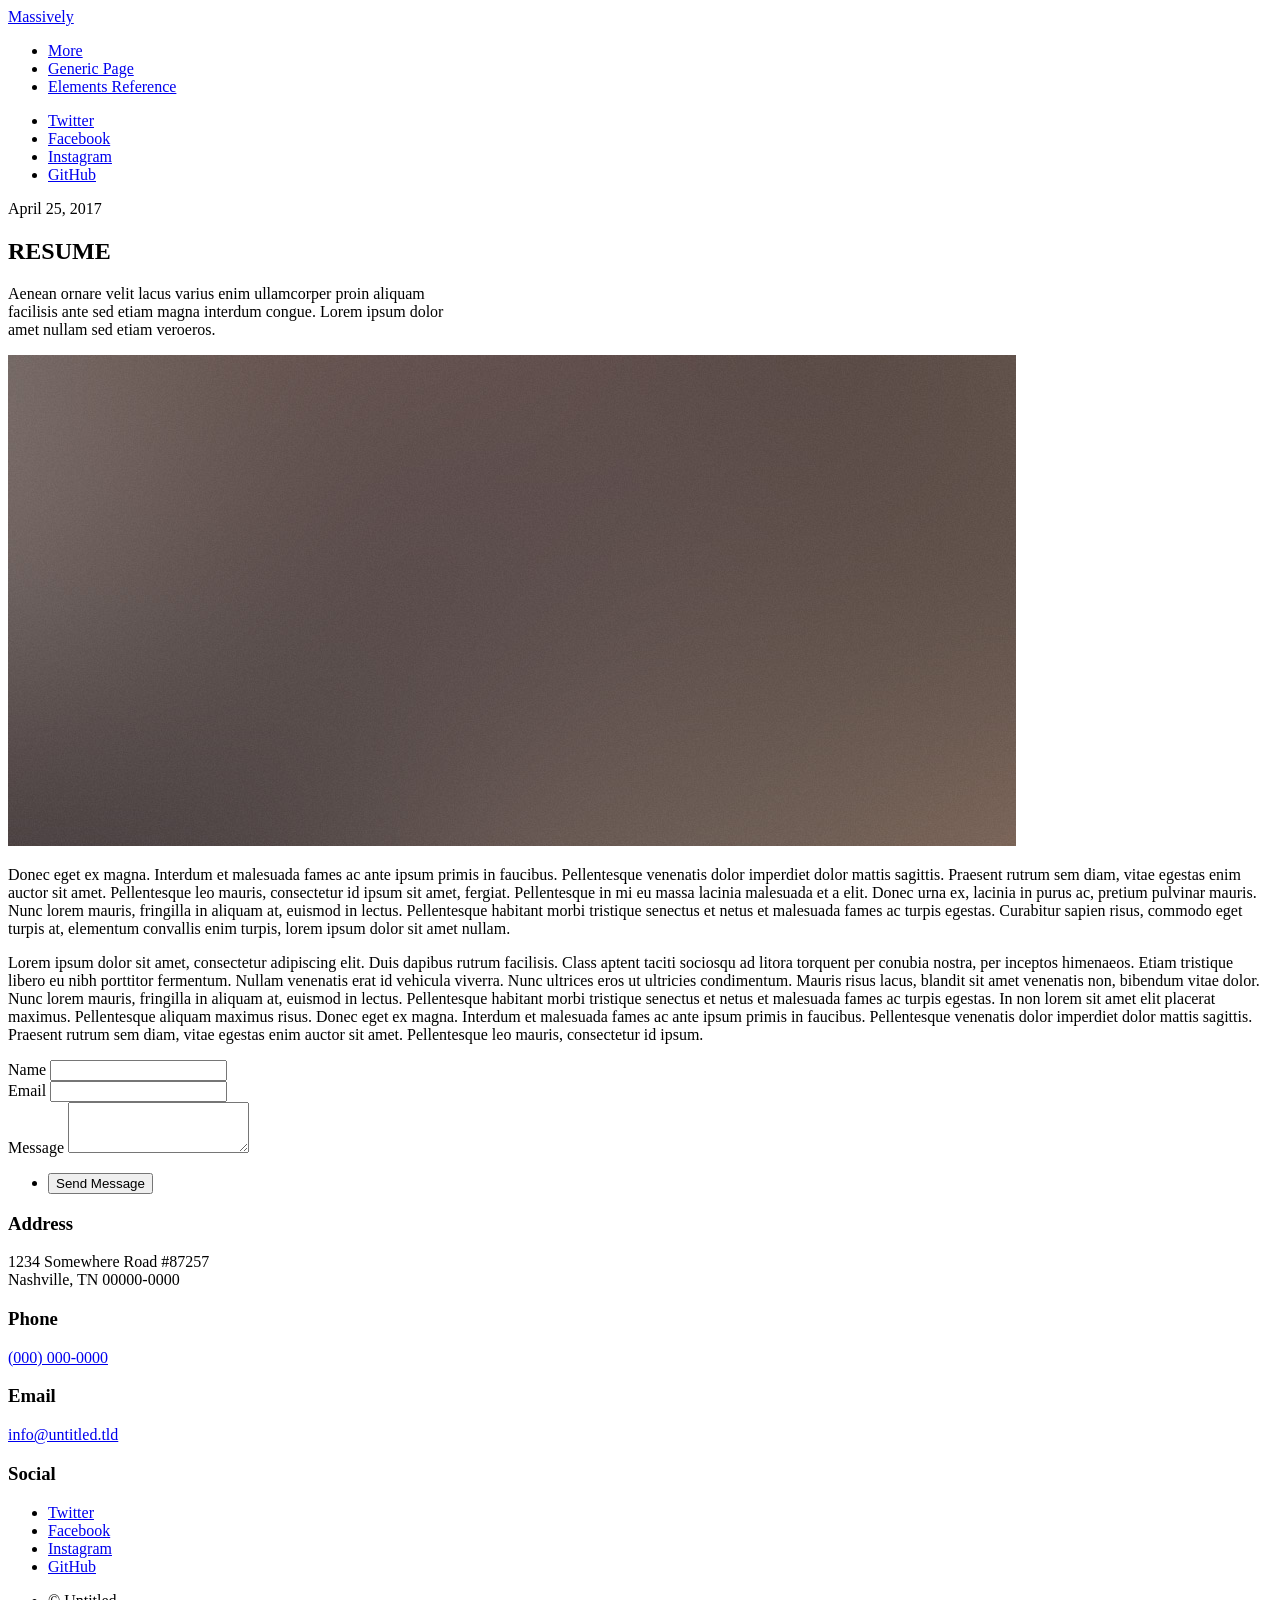
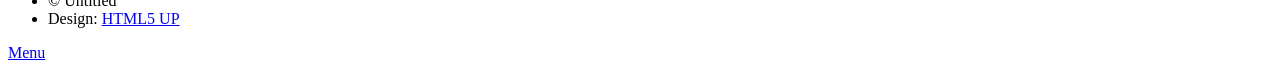
==== generic.html @ 49cdfb20 "Initial portfolio commit" ====
<!DOCTYPE HTML>
<!--
	Massively by HTML5 UP
	html5up.net | @ajlkn
	Free for personal and commercial use under the CCA 3.0 license (html5up.net/license)
-->
<html>
	<head>
		<title>Generic Page - Massively by HTML5 UP</title>
		<meta charset="utf-8" />
		<meta name="viewport" content="width=device-width, initial-scale=1, user-scalable=no" />
		<link rel="stylesheet" href="assets/css/main.css" />
		<noscript><link rel="stylesheet" href="assets/css/noscript.css" /></noscript>
	</head>
	<body class="is-preload">

		<!-- Wrapper -->
			<div id="wrapper">

				<!-- Header -->
					<header id="header">
						<a href="index.html" class="logo">Massively</a>
					</header>

				<!-- Nav -->
					<nav id="nav">
						<ul class="links">
							<li><a href="index.html">More</a></li>
							<li class="active"><a href="generic.html">Generic Page</a></li>
							<li><a href="elements.html">Elements Reference</a></li>
						</ul>
						<ul class="icons">
							<li><a href="#" class="icon brands fa-twitter"><span class="label">Twitter</span></a></li>
							<li><a href="#" class="icon brands fa-facebook-f"><span class="label">Facebook</span></a></li>
							<li><a href="#" class="icon brands fa-instagram"><span class="label">Instagram</span></a></li>
							<li><a href="#" class="icon brands fa-github"><span class="label">GitHub</span></a></li>
						</ul>
					</nav>

				<!-- Main -->
					<div id="main">

						<!-- Post -->
							<section class="post">
								<header class="major">
									<span class="date">April 25, 2017</span>
									<h1>RESUME</h1>
									<p>Aenean ornare velit lacus varius enim ullamcorper proin aliquam<br />
									facilisis ante sed etiam magna interdum congue. Lorem ipsum dolor<br />
									amet nullam sed etiam veroeros.</p>
								</header>
								<div class="image main"><img src="images/pic01.jpg" alt="" /></div>
								<p>Donec eget ex magna. Interdum et malesuada fames ac ante ipsum primis in faucibus. Pellentesque venenatis dolor imperdiet dolor mattis sagittis. Praesent rutrum sem diam, vitae egestas enim auctor sit amet. Pellentesque leo mauris, consectetur id ipsum sit amet, fergiat. Pellentesque in mi eu massa lacinia malesuada et a elit. Donec urna ex, lacinia in purus ac, pretium pulvinar mauris. Nunc lorem mauris, fringilla in aliquam at, euismod in lectus. Pellentesque habitant morbi tristique senectus et netus et malesuada fames ac turpis egestas. Curabitur sapien risus, commodo eget turpis at, elementum convallis enim turpis, lorem ipsum dolor sit amet nullam.</p>
								<p>Lorem ipsum dolor sit amet, consectetur adipiscing elit. Duis dapibus rutrum facilisis. Class aptent taciti sociosqu ad litora torquent per conubia nostra, per inceptos himenaeos. Etiam tristique libero eu nibh porttitor fermentum. Nullam venenatis erat id vehicula viverra. Nunc ultrices eros ut ultricies condimentum. Mauris risus lacus, blandit sit amet venenatis non, bibendum vitae dolor. Nunc lorem mauris, fringilla in aliquam at, euismod in lectus. Pellentesque habitant morbi tristique senectus et netus et malesuada fames ac turpis egestas. In non lorem sit amet elit placerat maximus. Pellentesque aliquam maximus risus. Donec eget ex magna. Interdum et malesuada fames ac ante ipsum primis in faucibus. Pellentesque venenatis dolor imperdiet dolor mattis sagittis. Praesent rutrum sem diam, vitae egestas enim auctor sit amet. Pellentesque leo mauris, consectetur id ipsum.</p>
							</section>

					</div>

				<!-- Footer -->
					<footer id="footer">
						<section>
							<form method="post" action="#">
								<div class="fields">
									<div class="field">
										<label for="name">Name</label>
										<input type="text" name="name" id="name" />
									</div>
									<div class="field">
										<label for="email">Email</label>
										<input type="text" name="email" id="email" />
									</div>
									<div class="field">
										<label for="message">Message</label>
										<textarea name="message" id="message" rows="3"></textarea>
									</div>
								</div>
								<ul class="actions">
									<li><input type="submit" value="Send Message" /></li>
								</ul>
							</form>
						</section>
						<section class="split contact">
							<section class="alt">
								<h3>Address</h3>
								<p>1234 Somewhere Road #87257<br />
								Nashville, TN 00000-0000</p>
							</section>
							<section>
								<h3>Phone</h3>
								<p><a href="#">(000) 000-0000</a></p>
							</section>
							<section>
								<h3>Email</h3>
								<p><a href="#">info@untitled.tld</a></p>
							</section>
							<section>
								<h3>Social</h3>
								<ul class="icons alt">
									<li><a href="#" class="icon brands alt fa-twitter"><span class="label">Twitter</span></a></li>
									<li><a href="#" class="icon brands alt fa-facebook-f"><span class="label">Facebook</span></a></li>
									<li><a href="#" class="icon brands alt fa-instagram"><span class="label">Instagram</span></a></li>
									<li><a href="#" class="icon brands alt fa-github"><span class="label">GitHub</span></a></li>
								</ul>
							</section>
						</section>
					</footer>

				<!-- Copyright -->
					<div id="copyright">
						<ul><li>&copy; Untitled</li><li>Design: <a href="https://html5up.net">HTML5 UP</a></li></ul>
					</div>

			</div>

		<!-- Scripts -->
			<script src="assets/js/jquery.min.js"></script>
			<script src="assets/js/jquery.scrollex.min.js"></script>
			<script src="assets/js/jquery.scrolly.min.js"></script>
			<script src="assets/js/browser.min.js"></script>
			<script src="assets/js/breakpoints.min.js"></script>
			<script src="assets/js/util.js"></script>
			<script src="assets/js/main.js"></script>

	</body>
</html>
---- assets/css/main.css ----
@import url(fontawesome-all.min.css);
@import url("https://fonts.googleapis.com/css?family=Merriweather:300,700,300italic,700italic|Source+Sans+Pro:900");

/*
	Massively by HTML5 UP
	html5up.net | @ajlkn
	Free for personal and commercial use under the CCA 3.0 license (html5up.net/license)
*/

html, body, div, span, applet, object,
iframe, h1, h2, h3, h4, h5, h6, p, blockquote,
pre, a, abbr, acronym, address, big, cite,
code, del, dfn, em, img, ins, kbd, q, s, samp,
small, strike, strong, sub, sup, tt, var, b,
u, i, center, dl, dt, dd, ol, ul, li, fieldset,
form, label, legend, table, caption, tbody,
tfoot, thead, tr, th, td, article, aside,
canvas, details, embed, figure, figcaption,
footer, header, hgroup, menu, nav, output, ruby,
section, summary, time, mark, audio, video {
	margin: 0;
	padding: 0;
	border: 0;
	font-size: 100%;
	font: inherit;
	vertical-align: baseline;}

article, aside, details, figcaption, figure,
footer, header, hgroup, menu, nav, section {
	display: block;}

body {
	line-height: 1;
}

ol, ul {
	list-style: none;
}

blockquote, q {
	quotes: none;
}

	blockquote:before, blockquote:after, q:before, q:after {
		content: '';
		content: none;
	}

table {
	border-collapse: collapse;
	border-spacing: 0;
}

body {
	-webkit-text-size-adjust: none;
}

mark {
	background-color: transparent;
	color: inherit;
}

input::-moz-focus-inner {
	border: 0;
	padding: 0;
}

input, select, textarea {
	-moz-appearance: none;
	-webkit-appearance: none;
	-ms-appearance: none;
	appearance: none;
}

/* Basic */

	@-ms-viewport {
		width: device-width;
	}

	body {
		-ms-overflow-style: scrollbar;
	}

	@media screen and (max-width: 480px) {

		html, body {
			min-width: 320px;
		}

	}

	html {
		box-sizing: border-box;
	}

	*, *:before, *:after {
		box-sizing: inherit;
	}

	body {
		background-color: #1e252d;
	}

		body.is-preload *, body.is-preload *:before, body.is-preload *:after {
			-moz-animation: none !important;
			-webkit-animation: none !important;
			-ms-animation: none !important;
			animation: none !important;
			-moz-transition: none !important;
			-webkit-transition: none !important;
			-ms-transition: none !important;
			transition: none !important;
		}

/* Type */

	html {
		font-size: 16pt;
	}

		@media screen and (max-width: 1680px) {

			html {
				font-size: 12pt;
			}

		}

		@media screen and (max-width: 1280px) {

			html {
				font-size: 11pt;
			}

		}

		@media screen and (max-width: 360px) {

			html {
				font-size: 10pt;
			}

		}

	body {
		color: #212931;
	}

	body, input, select, textarea {
		font-family: "Merriweather", Georgia, serif;
		font-weight: 300;
		font-size: 1rem;
		line-height: 2.375;
	}

	a {
		-moz-transition: color 0.2s ease-in-out, background-color 0.2s ease-in-out, border-color 0.2s ease-in-out, box-shadow 0.2s ease-in-out;
		-webkit-transition: color 0.2s ease-in-out, background-color 0.2s ease-in-out, border-color 0.2s ease-in-out, box-shadow 0.2s ease-in-out;
		-ms-transition: color 0.2s ease-in-out, background-color 0.2s ease-in-out, border-color 0.2s ease-in-out, box-shadow 0.2s ease-in-out;
		transition: color 0.2s ease-in-out, background-color 0.2s ease-in-out, border-color 0.2s ease-in-out, box-shadow 0.2s ease-in-out;
		border-bottom: dotted 1px;
		text-decoration: none;
	}

		a:hover {
			border-bottom-color: transparent;
		}

	strong, b {
		font-weight: 600;
	}

	em, i {
		font-style: italic;
	}

	p {
		text-align: justify;
		margin: 0 0 2rem 0;
	}

	h1, h2, h3, h4, h5, h6 {
		font-family: "Source Sans Pro", Helvetica, sans-serif;
		font-weight: 900;
		line-height: 1.5;
		letter-spacing: 0.075em;
		text-transform: uppercase;
		margin: 0 0 1rem 0;
	}

		h1 a, h2 a, h3 a, h4 a, h5 a, h6 a {
			border-bottom: 0;
			color: inherit;
			text-decoration: none;
		}

	h1 {
		font-size: 4rem;
		line-height: 1.1;
		margin: 0 0 2rem 0;
	}

	h2 {
		font-size: 1.75rem;
		line-height: 1.3;
		margin: 0 0 1.5rem 0;
	}

	h3 {
		font-size: 1.25rem;
		margin: 0 0 1.5rem 0;
	}

	h4 {
		font-size: 1rem;
	}

	h5 {
		font-size: 0.9rem;
	}

	h6 {
		font-size: 0.8rem;
	}

	sub {
		font-size: 0.8rem;
		position: relative;
		top: 0.5rem;
	}

	sup {
		font-size: 0.8rem;
		position: relative;
		top: -0.5rem;
	}

	blockquote {
		border-left: solid 4px;
		font-style: italic;
		margin: 0 0 2rem 0;
		padding: 0.5rem 0 0.5rem 2rem;
	}

	code {
		border: solid 2px;
		font-family: "Courier New", monospace;
		font-size: 0.9rem;
		margin: 0 0.25rem;
		padding: 0.25rem 0.65rem;
	}

	pre {
		-webkit-overflow-scrolling: touch;
		font-family: "Courier New", monospace;
		font-size: 0.9rem;
		margin: 0 0 2rem 0;
	}

		pre code {
			display: block;
			line-height: 1.75;
			padding: 1rem 1.5rem;
			overflow-x: auto;
		}

	hr {
		border: 0;
		border-bottom: solid 2px;
		margin: 3rem 0;
	}

		hr.major {
			margin: 5rem 0;
		}

	.align-left {
		text-align: left;
	}

	.align-center {
		text-align: center;
	}

	.align-right {
		text-align: right;
	}

	input, select, textarea {
		color: #212931;
	}

	a {
		color: #212931;
		border-bottom-color: rgba(33, 41, 49, 0.5);
	}

		a:hover {
			border-bottom-color: transparent;
			color: #18bfef !important;
		}

	strong, b {
		color: #212931;
	}

	h1, h2, h3, h4, h5, h6 {
		color: #212931;
	}

	blockquote {
		border-left-color: #eeeeee;
	}

	code {
		background: rgba(220, 220, 220, 0.25);
		border-color: #eeeeee;
	}

	hr {
		border-bottom-color: #eeeeee;
	}

/* Row */

	.row {
		display: flex;
		flex-wrap: wrap;
		box-sizing: border-box;
		align-items: stretch;
	}

		.row > * {
			box-sizing: border-box;
		}

		.row.gtr-uniform > * > :last-child {
			margin-bottom: 0;
		}

		.row.aln-left {
			justify-content: flex-start;
		}

		.row.aln-center {
			justify-content: center;
		}

		.row.aln-right {
			justify-content: flex-end;
		}

		.row.aln-top {
			align-items: flex-start;
		}

		.row.aln-middle {
			align-items: center;
		}

		.row.aln-bottom {
			align-items: flex-end;
		}

		.row > .imp {
			order: -1;
		}

		.row > .col-1 {
			width: 8.33333%;
		}

		.row > .off-1 {
			margin-left: 8.33333%;
		}

		.row > .col-2 {
			width: 16.66667%;
		}

		.row > .off-2 {
			margin-left: 16.66667%;
		}

		.row > .col-3 {
			width: 25%;
		}

		.row > .off-3 {
			margin-left: 25%;
		}

		.row > .col-4 {
			width: 33.33333%;
		}

		.row > .off-4 {
			margin-left: 33.33333%;
		}

		.row > .col-5 {
			width: 41.66667%;
		}

		.row > .off-5 {
			margin-left: 41.66667%;
		}

		.row > .col-6 {
			width: 50%;
		}

		.row > .off-6 {
			margin-left: 50%;
		}

		.row > .col-7 {
			width: 58.33333%;
		}

		.row > .off-7 {
			margin-left: 58.33333%;
		}

		.row > .col-8 {
			width: 66.66667%;
		}

		.row > .off-8 {
			margin-left: 66.66667%;
		}

		.row > .col-9 {
			width: 75%;
		}

		.row > .off-9 {
			margin-left: 75%;
		}

		.row > .col-10 {
			width: 83.33333%;
		}

		.row > .off-10 {
			margin-left: 83.33333%;
		}

		.row > .col-11 {
			width: 91.66667%;
		}

		.row > .off-11 {
			margin-left: 91.66667%;
		}

		.row > .col-12 {
			width: 100%;
		}

		.row > .off-12 {
			margin-left: 100%;
		}

		.row.gtr-0 {
			margin-top: 0;
			margin-left: 0rem;
		}

			.row.gtr-0 > * {
				padding: 0 0 0 0rem;
			}

			.row.gtr-0.gtr-uniform {
				margin-top: 0rem;
			}

				.row.gtr-0.gtr-uniform > * {
					padding-top: 0rem;
				}

		.row.gtr-25 {
			margin-top: 0;
			margin-left: -0.375rem;
		}

			.row.gtr-25 > * {
				padding: 0 0 0 0.375rem;
			}

			.row.gtr-25.gtr-uniform {
				margin-top: -0.375rem;
			}

				.row.gtr-25.gtr-uniform > * {
					padding-top: 0.375rem;
				}

		.row.gtr-50 {
			margin-top: 0;
			margin-left: -0.75rem;
		}

			.row.gtr-50 > * {
				padding: 0 0 0 0.75rem;
			}

			.row.gtr-50.gtr-uniform {
				margin-top: -0.75rem;
			}

				.row.gtr-50.gtr-uniform > * {
					padding-top: 0.75rem;
				}

		.row {
			margin-top: 0;
			margin-left: -1.5rem;
		}

			.row > * {
				padding: 0 0 0 1.5rem;
			}

			.row.gtr-uniform {
				margin-top: -1.5rem;
			}

				.row.gtr-uniform > * {
					padding-top: 1.5rem;
				}

		.row.gtr-150 {
			margin-top: 0;
			margin-left: -2.25rem;
		}

			.row.gtr-150 > * {
				padding: 0 0 0 2.25rem;
			}

			.row.gtr-150.gtr-uniform {
				margin-top: -2.25rem;
			}

				.row.gtr-150.gtr-uniform > * {
					padding-top: 2.25rem;
				}

		.row.gtr-200 {
			margin-top: 0;
			margin-left: -3rem;
		}

			.row.gtr-200 > * {
				padding: 0 0 0 3rem;
			}

			.row.gtr-200.gtr-uniform {
				margin-top: -3rem;
			}

				.row.gtr-200.gtr-uniform > * {
					padding-top: 3rem;
				}

		@media screen and (max-width: 1680px) {

			.row {
				display: flex;
				flex-wrap: wrap;
				box-sizing: border-box;
				align-items: stretch;
			}

				.row > * {
					box-sizing: border-box;
				}

				.row.gtr-uniform > * > :last-child {
					margin-bottom: 0;
				}

				.row.aln-left {
					justify-content: flex-start;
				}

				.row.aln-center {
					justify-content: center;
				}

				.row.aln-right {
					justify-content: flex-end;
				}

				.row.aln-top {
					align-items: flex-start;
				}

				.row.aln-middle {
					align-items: center;
				}

				.row.aln-bottom {
					align-items: flex-end;
				}

				.row > .imp-xlarge {
					order: -1;
				}

				.row > .col-1-xlarge {
					width: 8.33333%;
				}

				.row > .off-1-xlarge {
					margin-left: 8.33333%;
				}

				.row > .col-2-xlarge {
					width: 16.66667%;
				}

				.row > .off-2-xlarge {
					margin-left: 16.66667%;
				}

				.row > .col-3-xlarge {
					width: 25%;
				}

				.row > .off-3-xlarge {
					margin-left: 25%;
				}

				.row > .col-4-xlarge {
					width: 33.33333%;
				}

				.row > .off-4-xlarge {
					margin-left: 33.33333%;
				}

				.row > .col-5-xlarge {
					width: 41.66667%;
				}

				.row > .off-5-xlarge {
					margin-left: 41.66667%;
				}

				.row > .col-6-xlarge {
					width: 50%;
				}

				.row > .off-6-xlarge {
					margin-left: 50%;
				}

				.row > .col-7-xlarge {
					width: 58.33333%;
				}

				.row > .off-7-xlarge {
					margin-left: 58.33333%;
				}

				.row > .col-8-xlarge {
					width: 66.66667%;
				}

				.row > .off-8-xlarge {
					margin-left: 66.66667%;
				}

				.row > .col-9-xlarge {
					width: 75%;
				}

				.row > .off-9-xlarge {
					margin-left: 75%;
				}

				.row > .col-10-xlarge {
					width: 83.33333%;
				}

				.row > .off-10-xlarge {
					margin-left: 83.33333%;
				}

				.row > .col-11-xlarge {
					width: 91.66667%;
				}

				.row > .off-11-xlarge {
					margin-left: 91.66667%;
				}

				.row > .col-12-xlarge {
					width: 100%;
				}

				.row > .off-12-xlarge {
					margin-left: 100%;
				}

				.row.gtr-0 {
					margin-top: 0;
					margin-left: 0rem;
				}

					.row.gtr-0 > * {
						padding: 0 0 0 0rem;
					}

					.row.gtr-0.gtr-uniform {
						margin-top: 0rem;
					}

						.row.gtr-0.gtr-uniform > * {
							padding-top: 0rem;
						}

				.row.gtr-25 {
					margin-top: 0;
					margin-left: -0.375rem;
				}

					.row.gtr-25 > * {
						padding: 0 0 0 0.375rem;
					}

					.row.gtr-25.gtr-uniform {
						margin-top: -0.375rem;
					}

						.row.gtr-25.gtr-uniform > * {
							padding-top: 0.375rem;
						}

				.row.gtr-50 {
					margin-top: 0;
					margin-left: -0.75rem;
				}

					.row.gtr-50 > * {
						padding: 0 0 0 0.75rem;
					}

					.row.gtr-50.gtr-uniform {
						margin-top: -0.75rem;
					}

						.row.gtr-50.gtr-uniform > * {
							padding-top: 0.75rem;
						}

				.row {
					margin-top: 0;
					margin-left: -1.5rem;
				}

					.row > * {
						padding: 0 0 0 1.5rem;
					}

					.row.gtr-uniform {
						margin-top: -1.5rem;
					}

						.row.gtr-uniform > * {
							padding-top: 1.5rem;
						}

				.row.gtr-150 {
					margin-top: 0;
					margin-left: -2.25rem;
				}

					.row.gtr-150 > * {
						padding: 0 0 0 2.25rem;
					}

					.row.gtr-150.gtr-uniform {
						margin-top: -2.25rem;
					}

						.row.gtr-150.gtr-uniform > * {
							padding-top: 2.25rem;
						}

				.row.gtr-200 {
					margin-top: 0;
					margin-left: -3rem;
				}

					.row.gtr-200 > * {
						padding: 0 0 0 3rem;
					}

					.row.gtr-200.gtr-uniform {
						margin-top: -3rem;
					}

						.row.gtr-200.gtr-uniform > * {
							padding-top: 3rem;
						}

		}

		@media screen and (max-width: 1280px) {

			.row {
				display: flex;
				flex-wrap: wrap;
				box-sizing: border-box;
				align-items: stretch;
			}

				.row > * {
					box-sizing: border-box;
				}

				.row.gtr-uniform > * > :last-child {
					margin-bottom: 0;
				}

				.row.aln-left {
					justify-content: flex-start;
				}

				.row.aln-center {
					justify-content: center;
				}

				.row.aln-right {
					justify-content: flex-end;
				}

				.row.aln-top {
					align-items: flex-start;
				}

				.row.aln-middle {
					align-items: center;
				}

				.row.aln-bottom {
					align-items: flex-end;
				}

				.row > .imp-large {
					order: -1;
				}

				.row > .col-1-large {
					width: 8.33333%;
				}

				.row > .off-1-large {
					margin-left: 8.33333%;
				}

				.row > .col-2-large {
					width: 16.66667%;
				}

				.row > .off-2-large {
					margin-left: 16.66667%;
				}

				.row > .col-3-large {
					width: 25%;
				}

				.row > .off-3-large {
					margin-left: 25%;
				}

				.row > .col-4-large {
					width: 33.33333%;
				}

				.row > .off-4-large {
					margin-left: 33.33333%;
				}

				.row > .col-5-large {
					width: 41.66667%;
				}

				.row > .off-5-large {
					margin-left: 41.66667%;
				}

				.row > .col-6-large {
					width: 50%;
				}

				.row > .off-6-large {
					margin-left: 50%;
				}

				.row > .col-7-large {
					width: 58.33333%;
				}

				.row > .off-7-large {
					margin-left: 58.33333%;
				}

				.row > .col-8-large {
					width: 66.66667%;
				}

				.row > .off-8-large {
					margin-left: 66.66667%;
				}

				.row > .col-9-large {
					width: 75%;
				}

				.row > .off-9-large {
					margin-left: 75%;
				}

				.row > .col-10-large {
					width: 83.33333%;
				}

				.row > .off-10-large {
					margin-left: 83.33333%;
				}

				.row > .col-11-large {
					width: 91.66667%;
				}

				.row > .off-11-large {
					margin-left: 91.66667%;
				}

				.row > .col-12-large {
					width: 100%;
				}

				.row > .off-12-large {
					margin-left: 100%;
				}

				.row.gtr-0 {
					margin-top: 0;
					margin-left: 0rem;
				}

					.row.gtr-0 > * {
						padding: 0 0 0 0rem;
					}

					.row.gtr-0.gtr-uniform {
						margin-top: 0rem;
					}

						.row.gtr-0.gtr-uniform > * {
							padding-top: 0rem;
						}

				.row.gtr-25 {
					margin-top: 0;
					margin-left: -0.375rem;
				}

					.row.gtr-25 > * {
						padding: 0 0 0 0.375rem;
					}

					.row.gtr-25.gtr-uniform {
						margin-top: -0.375rem;
					}

						.row.gtr-25.gtr-uniform > * {
							padding-top: 0.375rem;
						}

				.row.gtr-50 {
					margin-top: 0;
					margin-left: -0.75rem;
				}

					.row.gtr-50 > * {
						padding: 0 0 0 0.75rem;
					}

					.row.gtr-50.gtr-uniform {
						margin-top: -0.75rem;
					}

						.row.gtr-50.gtr-uniform > * {
							padding-top: 0.75rem;
						}

				.row {
					margin-top: 0;
					margin-left: -1.5rem;
				}

					.row > * {
						padding: 0 0 0 1.5rem;
					}

					.row.gtr-uniform {
						margin-top: -1.5rem;
					}

						.row.gtr-uniform > * {
							padding-top: 1.5rem;
						}

				.row.gtr-150 {
					margin-top: 0;
					margin-left: -2.25rem;
				}

					.row.gtr-150 > * {
						padding: 0 0 0 2.25rem;
					}

					.row.gtr-150.gtr-uniform {
						margin-top: -2.25rem;
					}

						.row.gtr-150.gtr-uniform > * {
							padding-top: 2.25rem;
						}

				.row.gtr-200 {
					margin-top: 0;
					margin-left: -3rem;
				}

					.row.gtr-200 > * {
						padding: 0 0 0 3rem;
					}

					.row.gtr-200.gtr-uniform {
						margin-top: -3rem;
					}

						.row.gtr-200.gtr-uniform > * {
							padding-top: 3rem;
						}

		}

		@media screen and (max-width: 980px) {

			.row {
				display: flex;
				flex-wrap: wrap;
				box-sizing: border-box;
				align-items: stretch;
			}

				.row > * {
					box-sizing: border-box;
				}

				.row.gtr-uniform > * > :last-child {
					margin-bottom: 0;
				}

				.row.aln-left {
					justify-content: flex-start;
				}

				.row.aln-center {
					justify-content: center;
				}

				.row.aln-right {
					justify-content: flex-end;
				}

				.row.aln-top {
					align-items: flex-start;
				}

				.row.aln-middle {
					align-items: center;
				}

				.row.aln-bottom {
					align-items: flex-end;
				}

				.row > .imp-medium {
					order: -1;
				}

				.row > .col-1-medium {
					width: 8.33333%;
				}

				.row > .off-1-medium {
					margin-left: 8.33333%;
				}

				.row > .col-2-medium {
					width: 16.66667%;
				}

				.row > .off-2-medium {
					margin-left: 16.66667%;
				}

				.row > .col-3-medium {
					width: 25%;
				}

				.row > .off-3-medium {
					margin-left: 25%;
				}

				.row > .col-4-medium {
					width: 33.33333%;
				}

				.row > .off-4-medium {
					margin-left: 33.33333%;
				}

				.row > .col-5-medium {
					width: 41.66667%;
				}

				.row > .off-5-medium {
					margin-left: 41.66667%;
				}

				.row > .col-6-medium {
					width: 50%;
				}

				.row > .off-6-medium {
					margin-left: 50%;
				}

				.row > .col-7-medium {
					width: 58.33333%;
				}

				.row > .off-7-medium {
					margin-left: 58.33333%;
				}

				.row > .col-8-medium {
					width: 66.66667%;
				}

				.row > .off-8-medium {
					margin-left: 66.66667%;
				}

				.row > .col-9-medium {
					width: 75%;
				}

				.row > .off-9-medium {
					margin-left: 75%;
				}

				.row > .col-10-medium {
					width: 83.33333%;
				}

				.row > .off-10-medium {
					margin-left: 83.33333%;
				}

				.row > .col-11-medium {
					width: 91.66667%;
				}

				.row > .off-11-medium {
					margin-left: 91.66667%;
				}

				.row > .col-12-medium {
					width: 100%;
				}

				.row > .off-12-medium {
					margin-left: 100%;
				}

				.row.gtr-0 {
					margin-top: 0;
					margin-left: 0rem;
				}

					.row.gtr-0 > * {
						padding: 0 0 0 0rem;
					}

					.row.gtr-0.gtr-uniform {
						margin-top: 0rem;
					}

						.row.gtr-0.gtr-uniform > * {
							padding-top: 0rem;
						}

				.row.gtr-25 {
					margin-top: 0;
					margin-left: -0.375rem;
				}

					.row.gtr-25 > * {
						padding: 0 0 0 0.375rem;
					}

					.row.gtr-25.gtr-uniform {
						margin-top: -0.375rem;
					}

						.row.gtr-25.gtr-uniform > * {
							padding-top: 0.375rem;
						}

				.row.gtr-50 {
					margin-top: 0;
					margin-left: -0.75rem;
				}

					.row.gtr-50 > * {
						padding: 0 0 0 0.75rem;
					}

					.row.gtr-50.gtr-uniform {
						margin-top: -0.75rem;
					}

						.row.gtr-50.gtr-uniform > * {
							padding-top: 0.75rem;
						}

				.row {
					margin-top: 0;
					margin-left: -1.5rem;
				}

					.row > * {
						padding: 0 0 0 1.5rem;
					}

					.row.gtr-uniform {
						margin-top: -1.5rem;
					}

						.row.gtr-uniform > * {
							padding-top: 1.5rem;
						}

				.row.gtr-150 {
					margin-top: 0;
					margin-left: -2.25rem;
				}

					.row.gtr-150 > * {
						padding: 0 0 0 2.25rem;
					}

					.row.gtr-150.gtr-uniform {
						margin-top: -2.25rem;
					}

						.row.gtr-150.gtr-uniform > * {
							padding-top: 2.25rem;
						}

				.row.gtr-200 {
					margin-top: 0;
					margin-left: -3rem;
				}

					.row.gtr-200 > * {
						padding: 0 0 0 3rem;
					}

					.row.gtr-200.gtr-uniform {
						margin-top: -3rem;
					}

						.row.gtr-200.gtr-uniform > * {
							padding-top: 3rem;
						}

		}

		@media screen and (max-width: 736px) {

			.row {
				display: flex;
				flex-wrap: wrap;
				box-sizing: border-box;
				align-items: stretch;
			}

				.row > * {
					box-sizing: border-box;
				}

				.row.gtr-uniform > * > :last-child {
					margin-bottom: 0;
				}

				.row.aln-left {
					justify-content: flex-start;
				}

				.row.aln-center {
					justify-content: center;
				}

				.row.aln-right {
					justify-content: flex-end;
				}

				.row.aln-top {
					align-items: flex-start;
				}

				.row.aln-middle {
					align-items: center;
				}

				.row.aln-bottom {
					align-items: flex-end;
				}

				.row > .imp-small {
					order: -1;
				}

				.row > .col-1-small {
					width: 8.33333%;
				}

				.row > .off-1-small {
					margin-left: 8.33333%;
				}

				.row > .col-2-small {
					width: 16.66667%;
				}

				.row > .off-2-small {
					margin-left: 16.66667%;
				}

				.row > .col-3-small {
					width: 25%;
				}

				.row > .off-3-small {
					margin-left: 25%;
				}

				.row > .col-4-small {
					width: 33.33333%;
				}

				.row > .off-4-small {
					margin-left: 33.33333%;
				}

				.row > .col-5-small {
					width: 41.66667%;
				}

				.row > .off-5-small {
					margin-left: 41.66667%;
				}

				.row > .col-6-small {
					width: 50%;
				}

				.row > .off-6-small {
					margin-left: 50%;
				}

				.row > .col-7-small {
					width: 58.33333%;
				}

				.row > .off-7-small {
					margin-left: 58.33333%;
				}

				.row > .col-8-small {
					width: 66.66667%;
				}

				.row > .off-8-small {
					margin-left: 66.66667%;
				}

				.row > .col-9-small {
					width: 75%;
				}

				.row > .off-9-small {
					margin-left: 75%;
				}

				.row > .col-10-small {
					width: 83.33333%;
				}

				.row > .off-10-small {
					margin-left: 83.33333%;
				}

				.row > .col-11-small {
					width: 91.66667%;
				}

				.row > .off-11-small {
					margin-left: 91.66667%;
				}

				.row > .col-12-small {
					width: 100%;
				}

				.row > .off-12-small {
					margin-left: 100%;
				}

				.row.gtr-0 {
					margin-top: 0;
					margin-left: 0rem;
				}

					.row.gtr-0 > * {
						padding: 0 0 0 0rem;
					}

					.row.gtr-0.gtr-uniform {
						margin-top: 0rem;
					}

						.row.gtr-0.gtr-uniform > * {
							padding-top: 0rem;
						}

				.row.gtr-25 {
					margin-top: 0;
					margin-left: -0.375rem;
				}

					.row.gtr-25 > * {
						padding: 0 0 0 0.375rem;
					}

					.row.gtr-25.gtr-uniform {
						margin-top: -0.375rem;
					}

						.row.gtr-25.gtr-uniform > * {
							padding-top: 0.375rem;
						}

				.row.gtr-50 {
					margin-top: 0;
					margin-left: -0.75rem;
				}

					.row.gtr-50 > * {
						padding: 0 0 0 0.75rem;
					}

					.row.gtr-50.gtr-uniform {
						margin-top: -0.75rem;
					}

						.row.gtr-50.gtr-uniform > * {
							padding-top: 0.75rem;
						}

				.row {
					margin-top: 0;
					margin-left: -1.5rem;
				}

					.row > * {
						padding: 0 0 0 1.5rem;
					}

					.row.gtr-uniform {
						margin-top: -1.5rem;
					}

						.row.gtr-uniform > * {
							padding-top: 1.5rem;
						}

				.row.gtr-150 {
					margin-top: 0;
					margin-left: -2.25rem;
				}

					.row.gtr-150 > * {
						padding: 0 0 0 2.25rem;
					}

					.row.gtr-150.gtr-uniform {
						margin-top: -2.25rem;
					}

						.row.gtr-150.gtr-uniform > * {
							padding-top: 2.25rem;
						}

				.row.gtr-200 {
					margin-top: 0;
					margin-left: -3rem;
				}

					.row.gtr-200 > * {
						padding: 0 0 0 3rem;
					}

					.row.gtr-200.gtr-uniform {
						margin-top: -3rem;
					}

						.row.gtr-200.gtr-uniform > * {
							padding-top: 3rem;
						}

		}

		@media screen and (max-width: 480px) {

			.row {
				display: flex;
				flex-wrap: wrap;
				box-sizing: border-box;
				align-items: stretch;
			}

				.row > * {
					box-sizing: border-box;
				}

				.row.gtr-uniform > * > :last-child {
					margin-bottom: 0;
				}

				.row.aln-left {
					justify-content: flex-start;
				}

				.row.aln-center {
					justify-content: center;
				}

				.row.aln-right {
					justify-content: flex-end;
				}

				.row.aln-top {
					align-items: flex-start;
				}

				.row.aln-middle {
					align-items: center;
				}

				.row.aln-bottom {
					align-items: flex-end;
				}

				.row > .imp-xsmall {
					order: -1;
				}

				.row > .col-1-xsmall {
					width: 8.33333%;
				}

				.row > .off-1-xsmall {
					margin-left: 8.33333%;
				}

				.row > .col-2-xsmall {
					width: 16.66667%;
				}

				.row > .off-2-xsmall {
					margin-left: 16.66667%;
				}

				.row > .col-3-xsmall {
					width: 25%;
				}

				.row > .off-3-xsmall {
					margin-left: 25%;
				}

				.row > .col-4-xsmall {
					width: 33.33333%;
				}

				.row > .off-4-xsmall {
					margin-left: 33.33333%;
				}

				.row > .col-5-xsmall {
					width: 41.66667%;
				}

				.row > .off-5-xsmall {
					margin-left: 41.66667%;
				}

				.row > .col-6-xsmall {
					width: 50%;
				}

				.row > .off-6-xsmall {
					margin-left: 50%;
				}

				.row > .col-7-xsmall {
					width: 58.33333%;
				}

				.row > .off-7-xsmall {
					margin-left: 58.33333%;
				}

				.row > .col-8-xsmall {
					width: 66.66667%;
				}

				.row > .off-8-xsmall {
					margin-left: 66.66667%;
				}

				.row > .col-9-xsmall {
					width: 75%;
				}

				.row > .off-9-xsmall {
					margin-left: 75%;
				}

				.row > .col-10-xsmall {
					width: 83.33333%;
				}

				.row > .off-10-xsmall {
					margin-left: 83.33333%;
				}

				.row > .col-11-xsmall {
					width: 91.66667%;
				}

				.row > .off-11-xsmall {
					margin-left: 91.66667%;
				}

				.row > .col-12-xsmall {
					width: 100%;
				}

				.row > .off-12-xsmall {
					margin-left: 100%;
				}

				.row.gtr-0 {
					margin-top: 0;
					margin-left: 0rem;
				}

					.row.gtr-0 > * {
						padding: 0 0 0 0rem;
					}

					.row.gtr-0.gtr-uniform {
						margin-top: 0rem;
					}

						.row.gtr-0.gtr-uniform > * {
							padding-top: 0rem;
						}

				.row.gtr-25 {
					margin-top: 0;
					margin-left: -0.375rem;
				}

					.row.gtr-25 > * {
						padding: 0 0 0 0.375rem;
					}

					.row.gtr-25.gtr-uniform {
						margin-top: -0.375rem;
					}

						.row.gtr-25.gtr-uniform > * {
							padding-top: 0.375rem;
						}

				.row.gtr-50 {
					margin-top: 0;
					margin-left: -0.75rem;
				}

					.row.gtr-50 > * {
						padding: 0 0 0 0.75rem;
					}

					.row.gtr-50.gtr-uniform {
						margin-top: -0.75rem;
					}

						.row.gtr-50.gtr-uniform > * {
							padding-top: 0.75rem;
						}

				.row {
					margin-top: 0;
					margin-left: -1.5rem;
				}

					.row > * {
						padding: 0 0 0 1.5rem;
					}

					.row.gtr-uniform {
						margin-top: -1.5rem;
					}

						.row.gtr-uniform > * {
							padding-top: 1.5rem;
						}

				.row.gtr-150 {
					margin-top: 0;
					margin-left: -2.25rem;
				}

					.row.gtr-150 > * {
						padding: 0 0 0 2.25rem;
					}

					.row.gtr-150.gtr-uniform {
						margin-top: -2.25rem;
					}

						.row.gtr-150.gtr-uniform > * {
							padding-top: 2.25rem;
						}

				.row.gtr-200 {
					margin-top: 0;
					margin-left: -3rem;
				}

					.row.gtr-200 > * {
						padding: 0 0 0 3rem;
					}

					.row.gtr-200.gtr-uniform {
						margin-top: -3rem;
					}

						.row.gtr-200.gtr-uniform > * {
							padding-top: 3rem;
						}

		}

		@media screen and (max-width: 360px) {

			.row {
				display: flex;
				flex-wrap: wrap;
				box-sizing: border-box;
				align-items: stretch;
			}

				.row > * {
					box-sizing: border-box;
				}

				.row.gtr-uniform > * > :last-child {
					margin-bottom: 0;
				}

				.row.aln-left {
					justify-content: flex-start;
				}

				.row.aln-center {
					justify-content: center;
				}

				.row.aln-right {
					justify-content: flex-end;
				}

				.row.aln-top {
					align-items: flex-start;
				}

				.row.aln-middle {
					align-items: center;
				}

				.row.aln-bottom {
					align-items: flex-end;
				}

				.row > .imp-xxsmall {
					order: -1;
				}

				.row > .col-1-xxsmall {
					width: 8.33333%;
				}

				.row > .off-1-xxsmall {
					margin-left: 8.33333%;
				}

				.row > .col-2-xxsmall {
					width: 16.66667%;
				}

				.row > .off-2-xxsmall {
					margin-left: 16.66667%;
				}

				.row > .col-3-xxsmall {
					width: 25%;
				}

				.row > .off-3-xxsmall {
					margin-left: 25%;
				}

				.row > .col-4-xxsmall {
					width: 33.33333%;
				}

				.row > .off-4-xxsmall {
					margin-left: 33.33333%;
				}

				.row > .col-5-xxsmall {
					width: 41.66667%;
				}

				.row > .off-5-xxsmall {
					margin-left: 41.66667%;
				}

				.row > .col-6-xxsmall {
					width: 50%;
				}

				.row > .off-6-xxsmall {
					margin-left: 50%;
				}

				.row > .col-7-xxsmall {
					width: 58.33333%;
				}

				.row > .off-7-xxsmall {
					margin-left: 58.33333%;
				}

				.row > .col-8-xxsmall {
					width: 66.66667%;
				}

				.row > .off-8-xxsmall {
					margin-left: 66.66667%;
				}

				.row > .col-9-xxsmall {
					width: 75%;
				}

				.row > .off-9-xxsmall {
					margin-left: 75%;
				}

				.row > .col-10-xxsmall {
					width: 83.33333%;
				}

				.row > .off-10-xxsmall {
					margin-left: 83.33333%;
				}

				.row > .col-11-xxsmall {
					width: 91.66667%;
				}

				.row > .off-11-xxsmall {
					margin-left: 91.66667%;
				}

				.row > .col-12-xxsmall {
					width: 100%;
				}

				.row > .off-12-xxsmall {
					margin-left: 100%;
				}

				.row.gtr-0 {
					margin-top: 0;
					margin-left: 0rem;
				}

					.row.gtr-0 > * {
						padding: 0 0 0 0rem;
					}

					.row.gtr-0.gtr-uniform {
						margin-top: 0rem;
					}

						.row.gtr-0.gtr-uniform > * {
							padding-top: 0rem;
						}

				.row.gtr-25 {
					margin-top: 0;
					margin-left: -0.375rem;
				}

					.row.gtr-25 > * {
						padding: 0 0 0 0.375rem;
					}

					.row.gtr-25.gtr-uniform {
						margin-top: -0.375rem;
					}

						.row.gtr-25.gtr-uniform > * {
							padding-top: 0.375rem;
						}

				.row.gtr-50 {
					margin-top: 0;
					margin-left: -0.75rem;
				}

					.row.gtr-50 > * {
						padding: 0 0 0 0.75rem;
					}

					.row.gtr-50.gtr-uniform {
						margin-top: -0.75rem;
					}

						.row.gtr-50.gtr-uniform > * {
							padding-top: 0.75rem;
						}

				.row {
					margin-top: 0;
					margin-left: -1.5rem;
				}

					.row > * {
						padding: 0 0 0 1.5rem;
					}

					.row.gtr-uniform {
						margin-top: -1.5rem;
					}

						.row.gtr-uniform > * {
							padding-top: 1.5rem;
						}

				.row.gtr-150 {
					margin-top: 0;
					margin-left: -2.25rem;
				}

					.row.gtr-150 > * {
						padding: 0 0 0 2.25rem;
					}

					.row.gtr-150.gtr-uniform {
						margin-top: -2.25rem;
					}

						.row.gtr-150.gtr-uniform > * {
							padding-top: 2.25rem;
						}

				.row.gtr-200 {
					margin-top: 0;
					margin-left: -3rem;
				}

					.row.gtr-200 > * {
						padding: 0 0 0 3rem;
					}

					.row.gtr-200.gtr-uniform {
						margin-top: -3rem;
					}

						.row.gtr-200.gtr-uniform > * {
							padding-top: 3rem;
						}

		}

/* Box */

	.box {
		border: solid 2px;
		margin-bottom: 2rem;
		padding: 1.5rem;
	}

		.box > :last-child,
		.box > :last-child > :last-child,
		.box > :last-child > :last-child > :last-child {
			margin-bottom: 0;
		}

		.box.alt {
			border: 0;
			border-radius: 0;
			padding: 0;
		}

	.box {
		border-color: #eeeeee;
	}

/* Button */

	input[type="submit"],
	input[type="reset"],
	input[type="button"],
	button,
	.button {
		-moz-appearance: none;
		-webkit-appearance: none;
		-ms-appearance: none;
		appearance: none;
		-moz-transition: background-color 0.2s ease-in-out, box-shadow 0.2s ease-in-out, color 0.2s ease-in-out;
		-webkit-transition: background-color 0.2s ease-in-out, box-shadow 0.2s ease-in-out, color 0.2s ease-in-out;
		-ms-transition: background-color 0.2s ease-in-out, box-shadow 0.2s ease-in-out, color 0.2s ease-in-out;
		transition: background-color 0.2s ease-in-out, box-shadow 0.2s ease-in-out, color 0.2s ease-in-out;
		border: 0;
		border-radius: 0;
		cursor: pointer;
		display: inline-block;
		font-family: "Source Sans Pro", Helvetica, sans-serif;
		font-size: 0.8rem;
		font-weight: 900;
		letter-spacing: 0.075em;
		height: 3rem;
		line-height: 3rem;
		padding: 0 2rem;
		text-align: center;
		text-decoration: none;
		text-transform: uppercase;
		white-space: nowrap;
	}

		input[type="submit"].icon:before,
		input[type="reset"].icon:before,
		input[type="button"].icon:before,
		button.icon:before,
		.button.icon:before {
			margin-right: 0.5rem;
		}

		input[type="submit"].icon.solo,
		input[type="reset"].icon.solo,
		input[type="button"].icon.solo,
		button.icon.solo,
		.button.icon.solo {
			position: relative;
			width: 4rem;
			height: 4rem;
			line-height: 4rem;
			border-radius: 4rem;
			text-indent: 4rem;
			overflow: hidden;
			padding: 0;
			white-space: nowrap;
		}

			input[type="submit"].icon.solo:before,
			input[type="reset"].icon.solo:before,
			input[type="button"].icon.solo:before,
			button.icon.solo:before,
			.button.icon.solo:before {
				position: absolute;
				display: block;
				top: 0;
				left: 0;
				width: inherit;
				height: inherit;
				line-height: inherit;
				font-size: 1.25rem;
				margin-right: 0;
				text-align: center;
				text-indent: 0;
			}

		input[type="submit"].fit,
		input[type="reset"].fit,
		input[type="button"].fit,
		button.fit,
		.button.fit {
			width: 100%;
		}

		input[type="submit"].small,
		input[type="reset"].small,
		input[type="button"].small,
		button.small,
		.button.small {
			font-size: 0.7rem;
			height: 2.5rem;
			line-height: 2.5rem;
			padding: 0 1.5rem;
		}

		input[type="submit"].large,
		input[type="reset"].large,
		input[type="button"].large,
		button.large,
		.button.large {
			font-size: 0.9rem;
			height: 3.5rem;
			line-height: 3.5rem;
			padding: 0 2.75rem;
		}

		@media screen and (max-width: 980px) {

			input[type="submit"],
			input[type="reset"],
			input[type="button"],
			button,
			.button {
				font-size: 0.9rem;
				height: 3.25rem;
				line-height: 3.25rem;
			}

				input[type="submit"].large,
				input[type="reset"].large,
				input[type="button"].large,
				button.large,
				.button.large {
					font-size: 1rem;
					height: 3.75rem;
					line-height: 3.75rem;
				}

		}

		input[type="submit"].disabled, input[type="submit"]:disabled,
		input[type="reset"].disabled,
		input[type="reset"]:disabled,
		input[type="button"].disabled,
		input[type="button"]:disabled,
		button.disabled,
		button:disabled,
		.button.disabled,
		.button:disabled {
			pointer-events: none;
			opacity: 0.25;
		}

	input[type="submit"],
	input[type="reset"],
	input[type="button"],
	button,
	.button {
		background-color: transparent;
		box-shadow: inset 0 0 0 2px #212931;
		color: #212931 !important;
	}

		input[type="submit"]:hover,
		input[type="reset"]:hover,
		input[type="button"]:hover,
		button:hover,
		.button:hover {
			box-shadow: inset 0 0 0 2px #18bfef;
			color: #18bfef !important;
		}

		input[type="submit"].primary,
		input[type="reset"].primary,
		input[type="button"].primary,
		button.primary,
		.button.primary {
			background-color: #212931;
			box-shadow: none;
			color: #ffffff !important;
		}

			input[type="submit"].primary:hover,
			input[type="reset"].primary:hover,
			input[type="button"].primary:hover,
			button.primary:hover,
			.button.primary:hover {
				background-color: #18bfef;
			}

/* Form */

	form {
		margin: 0 0 2rem 0;
	}

		form > :last-child {
			margin-bottom: 0;
		}

		form > .fields {
			display: -moz-flex;
			display: -webkit-flex;
			display: -ms-flex;
			display: flex;
			-moz-flex-wrap: wrap;
			-webkit-flex-wrap: wrap;
			-ms-flex-wrap: wrap;
			flex-wrap: wrap;
			width: calc(100% + 3rem);
			margin: -1.5rem 0 2rem -1.5rem;
		}

			form > .fields > .field {
				-moz-flex-grow: 0;
				-webkit-flex-grow: 0;
				-ms-flex-grow: 0;
				flex-grow: 0;
				-moz-flex-shrink: 0;
				-webkit-flex-shrink: 0;
				-ms-flex-shrink: 0;
				flex-shrink: 0;
				padding: 1.5rem 0 0 1.5rem;
				width: calc(100% - 1.5rem);
			}

				form > .fields > .field.half {
					width: calc(50% - 0.75rem);
				}

				form > .fields > .field.third {
					width: calc(100%/3 - 0.5rem);
				}

				form > .fields > .field.quarter {
					width: calc(25% - 0.375rem);
				}

		@media screen and (max-width: 480px) {

			form > .fields {
				width: calc(100% + 3rem);
				margin: -1.5rem 0 2rem -1.5rem;
			}

				form > .fields > .field {
					padding: 1.5rem 0 0 1.5rem;
					width: calc(100% - 1.5rem);
				}

					form > .fields > .field.half {
						width: calc(100% - 1.5rem);
					}

					form > .fields > .field.third {
						width: calc(100% - 1.5rem);
					}

					form > .fields > .field.quarter {
						width: calc(100% - 1.5rem);
					}

		}

	label {
		display: block;
		font-family: "Source Sans Pro", Helvetica, sans-serif;
		font-weight: 900;
		line-height: 1.5;
		letter-spacing: 0.075em;
		font-size: 0.8rem;
		text-transform: uppercase;
		margin: 0 0 0.75rem 0;
	}

		@media screen and (max-width: 980px) {

			label {
				font-size: 0.9rem;
			}

		}

	input[type="text"],
	input[type="password"],
	input[type="email"],
	select,
	textarea {
		-moz-appearance: none;
		-webkit-appearance: none;
		-ms-appearance: none;
		appearance: none;
		background: transparent;
		border-radius: 0;
		border: solid 2px;
		color: inherit;
		display: block;
		outline: 0;
		padding: 0 1rem;
		text-decoration: none;
		width: 100%;
	}

		input[type="text"]:invalid,
		input[type="password"]:invalid,
		input[type="email"]:invalid,
		select:invalid,
		textarea:invalid {
			box-shadow: none;
		}

	select {
		background-size: 1.25rem;
		background-repeat: no-repeat;
		background-position: calc(100% - 1rem) center;
		height: 3rem;
		padding-right: 3rem;
		text-overflow: ellipsis;
	}

		select:focus::-ms-value {
			background-color: transparent;
		}

		select::-ms-expand {
			display: none;
		}

	input[type="text"],
	input[type="password"],
	input[type="email"],
	select {
		height: 3rem;
	}

	textarea {
		padding: 0.75rem 1rem;
	}

	input[type="checkbox"],
	input[type="radio"] {
		-moz-appearance: none;
		-webkit-appearance: none;
		-ms-appearance: none;
		appearance: none;
		display: block;
		float: left;
		margin-right: -2rem;
		opacity: 0;
		width: 1rem;
		z-index: -1;
	}

		input[type="checkbox"] + label,
		input[type="radio"] + label {
			text-decoration: none;
			cursor: pointer;
			display: inline-block;
			font-size: 1rem;
			letter-spacing: 0;
			font-family: "Merriweather", Georgia, serif;
			text-transform: none;
			font-weight: 300;
			padding-left: 2.8rem;
			padding-right: 1rem;
			position: relative;
		}

			input[type="checkbox"] + label:before,
			input[type="radio"] + label:before {
				-moz-osx-font-smoothing: grayscale;
				-webkit-font-smoothing: antialiased;
				display: inline-block;
				font-style: normal;
				font-variant: normal;
				text-rendering: auto;
				line-height: 1;
				text-transform: none !important;
				font-family: 'Font Awesome 5 Free';
				font-weight: 900;
			}

			input[type="checkbox"] + label:before,
			input[type="radio"] + label:before {
				border-radius: 0;
				border: solid 2px;
				content: '';
				display: inline-block;
				font-size: 0.8rem;
				height: 1.8rem;
				left: 0;
				line-height: 1.65rem;
				position: absolute;
				text-align: center;
				top: -0.125rem;
				width: 1.8rem;
			}

		input[type="checkbox"]:checked + label:before,
		input[type="radio"]:checked + label:before {
			content: '\f00c';
		}

	input[type="checkbox"] + label:before {
		border-radius: 0;
	}

	input[type="radio"] + label:before {
		border-radius: 100%;
	}

	::-webkit-input-placeholder {
		opacity: 1.0;
	}

	:-moz-placeholder {
		opacity: 1.0;
	}

	::-moz-placeholder {
		opacity: 1.0;
	}

	:-ms-input-placeholder {
		opacity: 1.0;
	}

	label {
		color: #212931;
	}

	input[type="text"],
	input[type="password"],
	input[type="email"],
	select,
	textarea {
		border-color: #eeeeee;
	}

		input[type="text"]:focus,
		input[type="password"]:focus,
		input[type="email"]:focus,
		select:focus,
		textarea:focus {
			border-color: #18bfef;
		}

	select {
		background-image: url("data:image/svg+xml;charset=utf8,%3Csvg xmlns='http://www.w3.org/2000/svg' width='40' height='40' preserveAspectRatio='none' viewBox='0 0 40 40'%3E%3Cpath d='M9.4,12.3l10.4,10.4l10.4-10.4c0.2-0.2,0.5-0.4,0.9-0.4c0.3,0,0.6,0.1,0.9,0.4l3.3,3.3c0.2,0.2,0.4,0.5,0.4,0.9 c0,0.4-0.1,0.6-0.4,0.9L20.7,31.9c-0.2,0.2-0.5,0.4-0.9,0.4c-0.3,0-0.6-0.1-0.9-0.4L4.3,17.3c-0.2-0.2-0.4-0.5-0.4-0.9 c0-0.4,0.1-0.6,0.4-0.9l3.3-3.3c0.2-0.2,0.5-0.4,0.9-0.4S9.1,12.1,9.4,12.3z' fill='%23eeeeee' /%3E%3C/svg%3E");
	}

		select option {
			background-color: #ffffff;
			color: #212931;
		}

	.select-wrapper:before {
		color: #eeeeee;
	}

	input[type="checkbox"] + label,
	input[type="radio"] + label {
		color: #212931;
	}

		input[type="checkbox"] + label:before,
		input[type="radio"] + label:before {
			border-color: #eeeeee;
		}

	input[type="checkbox"]:checked + label:before,
	input[type="radio"]:checked + label:before {
		background-color: #212931;
		border-color: #212931;
		color: #ffffff;
	}

	input[type="checkbox"]:focus + label:before,
	input[type="radio"]:focus + label:before {
		border-color: #18bfef;
	}

	::-webkit-input-placeholder {
		color: #909498 !important;
	}

	:-moz-placeholder {
		color: #909498 !important;
	}

	::-moz-placeholder {
		color: #909498 !important;
	}

	:-ms-input-placeholder {
		color: #909498 !important;
	}

	.formerize-placeholder {
		color: #909498 !important;
	}

/* Icon */

	.icon {
		text-decoration: none;
		border-bottom: none;
		position: relative;
	}

		.icon:before {
			-moz-osx-font-smoothing: grayscale;
			-webkit-font-smoothing: antialiased;
			display: inline-block;
			font-style: normal;
			font-variant: normal;
			text-rendering: auto;
			line-height: 1;
			text-transform: none !important;
			font-family: 'Font Awesome 5 Free';
			font-weight: 400;
		}

		.icon > .label {
			display: none;
		}

		.icon:before {
			line-height: inherit;
		}

		.icon.solid:before {
			font-weight: 900;
		}

		.icon.brands:before {
			font-family: 'Font Awesome 5 Brands';
		}

/* Image */

	.image {
		border: 0;
		display: inline-block;
		position: relative;
	}

		.image img {
			display: block;
		}

		.image.left, .image.right {
			max-width: 40%;
		}

			.image.left img, .image.right img {
				width: 100%;
			}

		.image.left {
			float: left;
			margin: 0 2rem 2rem 0;
			top: 0.75rem;
		}

		.image.right {
			float: right;
			margin: 0 0 2rem 2rem;
			top: 0.75rem;
		}

		.image.fit {
			display: block;
			margin: 2.5rem 0;
			width: 100%;
		}

			.image.fit:first-child {
				margin-top: 0;
			}

			.image.fit img {
				width: 100%;
			}

		.image.main {
			display: block;
			margin: 4rem 0;
			width: 100%;
		}

			.image.main:first-child {
				margin-top: 0;
			}

			.image.main img {
				width: 100%;
			}

		@media screen and (max-width: 736px) {

			.image.fit {
				margin: 2rem 0;
			}

			.image.main {
				margin: 2rem 0;
			}

		}

	a.image {
		overflow: hidden;
	}

		a.image img {
			-moz-transition: -moz-transform 0.2s ease-out;
			-webkit-transition: -webkit-transform 0.2s ease-out;
			-ms-transition: -ms-transform 0.2s ease-out;
			transition: transform 0.2s ease-out;
		}

		a.image:hover img {
			-moz-transform: scale(1.05);
			-webkit-transform: scale(1.05);
			-ms-transform: scale(1.05);
			transform: scale(1.05);
		}

/* Actions */

	ul.actions {
		display: -moz-flex;
		display: -webkit-flex;
		display: -ms-flex;
		display: flex;
		cursor: default;
		list-style: none;
		margin-left: -1rem;
		padding-left: 0;
	}

		ul.actions li {
			padding: 0 0 0 1rem;
			vertical-align: middle;
		}

		ul.actions.special {
			-moz-justify-content: center;
			-webkit-justify-content: center;
			-ms-justify-content: center;
			justify-content: center;
			width: 100%;
			margin-left: 0;
		}

			ul.actions.special li:first-child {
				padding-left: 0;
			}

		ul.actions.stacked {
			-moz-flex-direction: column;
			-webkit-flex-direction: column;
			-ms-flex-direction: column;
			flex-direction: column;
			margin-left: 0;
		}

			ul.actions.stacked li {
				padding: 1.3rem 0 0 0;
			}

				ul.actions.stacked li:first-child {
					padding-top: 0;
				}

		ul.actions.fit {
			width: calc(100% + 1rem);
		}

			ul.actions.fit li {
				-moz-flex-grow: 1;
				-webkit-flex-grow: 1;
				-ms-flex-grow: 1;
				flex-grow: 1;
				-moz-flex-shrink: 1;
				-webkit-flex-shrink: 1;
				-ms-flex-shrink: 1;
				flex-shrink: 1;
				width: 100%;
			}

				ul.actions.fit li > * {
					width: 100%;
				}

			ul.actions.fit.stacked {
				width: 100%;
			}

		@media screen and (max-width: 480px) {

			ul.actions:not(.fixed) {
				-moz-flex-direction: column;
				-webkit-flex-direction: column;
				-ms-flex-direction: column;
				flex-direction: column;
				margin-left: 0;
				width: 100% !important;
			}

				ul.actions:not(.fixed) li {
					-moz-flex-grow: 1;
					-webkit-flex-grow: 1;
					-ms-flex-grow: 1;
					flex-grow: 1;
					-moz-flex-shrink: 1;
					-webkit-flex-shrink: 1;
					-ms-flex-shrink: 1;
					flex-shrink: 1;
					padding: 1rem 0 0 0;
					text-align: center;
					width: 100%;
				}

					ul.actions:not(.fixed) li > * {
						width: 100%;
					}

					ul.actions:not(.fixed) li:first-child {
						padding-top: 0;
					}

					ul.actions:not(.fixed) li input[type="submit"],
					ul.actions:not(.fixed) li input[type="reset"],
					ul.actions:not(.fixed) li input[type="button"],
					ul.actions:not(.fixed) li button,
					ul.actions:not(.fixed) li .button {
						width: 100%;
					}

						ul.actions:not(.fixed) li input[type="submit"].icon:before,
						ul.actions:not(.fixed) li input[type="reset"].icon:before,
						ul.actions:not(.fixed) li input[type="button"].icon:before,
						ul.actions:not(.fixed) li button.icon:before,
						ul.actions:not(.fixed) li .button.icon:before {
							margin-left: -0.5rem;
						}

		}

/* Icons */

	ul.icons {
		cursor: default;
		list-style: none;
		padding-left: 0;
	}

		ul.icons li {
			display: inline-block;
			padding: 0 0.5rem 0 0;
			vertical-align: middle;
		}

			ul.icons li:last-child {
				padding-right: 0;
			}

			ul.icons li .icon:before {
				width: 2.25rem;
				height: 2.25rem;
				line-height: 2.25rem;
				display: inline-block;
				text-align: center;
				border-radius: 100%;
				font-size: 1.25rem;
			}

		ul.icons.alt li .icon:before {
			-moz-transition: color 0.2s ease-in-out, background-color 0.2s ease-in-out, border-color 0.2s ease-in-out, box-shadow 0.2s ease-in-out;
			-webkit-transition: color 0.2s ease-in-out, background-color 0.2s ease-in-out, border-color 0.2s ease-in-out, box-shadow 0.2s ease-in-out;
			-ms-transition: color 0.2s ease-in-out, background-color 0.2s ease-in-out, border-color 0.2s ease-in-out, box-shadow 0.2s ease-in-out;
			transition: color 0.2s ease-in-out, background-color 0.2s ease-in-out, border-color 0.2s ease-in-out, box-shadow 0.2s ease-in-out;
			font-size: 1rem;
		}

/* List */

	ol {
		list-style: decimal;
		margin: 0 0 2rem 0;
		padding-left: 1.25rem;
	}

		ol li {
			padding-left: 0.25rem;
		}

	ul {
		list-style: disc;
		margin: 0 0 2rem 0;
		padding-left: 1rem;
	}

		ul li {
			padding-left: 0.5rem;
		}

		ul.divided {
			list-style: none;
			padding-left: 0;
		}

			ul.divided li {
				border-top: solid 1px;
				padding: 0.5rem 0;
			}

				ul.divided li:first-child {
					border-top: 0;
					padding-top: 0;
				}

	dl {
		margin: 0 0 2rem 0;
	}

		dl dt {
			display: block;
			font-weight: 600;
			margin: 0 0 1rem 0;
		}

		dl dd {
			margin-left: 2rem;
		}

	ul.divided li {
		border-top-color: #eeeeee;
	}

	ul.icons li a.icon:hover:before {
		color: #18bfef;
	}

	ul.icons.alt li .icon:before {
		box-shadow: inset 0 0 0 2px #eeeeee;
	}

	ul.icons.alt li a.icon:hover:before {
		box-shadow: inset 0 0 0 2px #18bfef;
	}

/* Section/Article */

	section.special, article.special {
		text-align: center;
	}

	header {
		cursor: default;
	}

		header > .date {
			display: block;
			font-size: 0.8rem;
			height: 1;
			margin: 0 0 1rem 0;
			position: relative;
		}

		header > p {
			font-style: italic;
		}

		header > h1 + p {
			font-size: 1.1rem;
			margin-top: -0.5rem;
			line-height: 2;
		}

		header > h2 + p {
			font-size: 1rem;
			margin-top: -0.75rem;
		}

		header > h3 + p {
			font-size: 0.9rem;
			margin-top: -0.75rem;
		}

		header > h4 + p {
			font-size: 0.8rem;
			margin-top: -0.75rem;
		}

		header.major {
			margin: 0 0 4rem 0;
			text-align: center;
		}

			header.major > :last-child {
				margin-bottom: 0;
			}

			header.major > p {
				margin-top: 0;
				text-align: center;
			}

			header.major > .date {
				font-size: 1rem;
				margin: 0 0 4rem 0;
			}

				header.major > .date:before, header.major > .date:after {
					content: '';
					display: block;
					position: absolute;
					top: 50%;
					width: calc(50% - 6rem);
					border-top: solid 2px;
				}

				header.major > .date:before {
					left: 0;
				}

				header.major > .date:after {
					right: 0;
				}

		@media screen and (max-width: 980px) {

			header br {
				display: none;
			}

		}

		@media screen and (max-width: 736px) {

			header.major {
				margin: 0 0 2rem 0;
			}

		}

	header.major .date:before, header.major .date:after {
		border-top-color: #eeeeee;
	}

/* Table */

	.table-wrapper {
		-webkit-overflow-scrolling: touch;
		overflow-x: auto;
	}

	table {
		margin: 0 0 2rem 0;
		width: 100%;
	}

		table tbody tr {
			border: solid 1px;
			border-left: 0;
			border-right: 0;
		}

		table td {
			padding: 0.75rem 0.75rem;
		}

		table th {
			font-family: "Source Sans Pro", Helvetica, sans-serif;
			font-size: 0.8rem;
			font-weight: 900;
			letter-spacing: 0.075em;
			line-height: 1.5;
			padding: 0 0.75rem 0.75rem 0.75rem;
			text-align: left;
			text-transform: uppercase;
		}

			@media screen and (max-width: 980px) {

				table th {
					font-size: 0.9rem;
				}

			}

		table thead {
			border-bottom: solid 2px;
		}

		table tfoot {
			border-top: solid 2px;
		}

		table.alt {
			border-collapse: separate;
		}

			table.alt tbody tr td {
				border: solid 1px;
				border-left-width: 0;
				border-top-width: 0;
			}

				table.alt tbody tr td:first-child {
					border-left-width: 1px;
				}

			table.alt tbody tr:first-child td {
				border-top-width: 1px;
			}

			table.alt thead {
				border-bottom: 0;
			}

			table.alt tfoot {
				border-top: 0;
			}

	table tbody tr {
		border-color: #eeeeee;
	}

		table tbody tr:nth-child(2n + 1) {
			background-color: rgba(220, 220, 220, 0.25);
		}

	table th {
		color: #212931;
	}

	table thead {
		border-bottom-color: #eeeeee;
	}

	table tfoot {
		border-top-color: #eeeeee;
	}

	table.alt tbody tr td {
		border-color: #eeeeee;
	}

/* Pagination */

	.pagination {
		display: -moz-inline-flex;
		display: -webkit-inline-flex;
		display: -ms-inline-flex;
		display: inline-flex;
		-moz-user-select: none;
		-webkit-user-select: none;
		-ms-user-select: none;
		user-select: none;
		cursor: default;
		list-style: none;
		margin: 0 0 2rem 2px;
		padding: 0;
	}

		.pagination a, .pagination span {
			-moz-transition: background-color 0.2s ease-in-out, border-color 0.2s ease-in-out, box-shadow 0.2s ease-in-out, color 0.2s ease-in-out;
			-webkit-transition: background-color 0.2s ease-in-out, border-color 0.2s ease-in-out, box-shadow 0.2s ease-in-out, color 0.2s ease-in-out;
			-ms-transition: background-color 0.2s ease-in-out, border-color 0.2s ease-in-out, box-shadow 0.2s ease-in-out, color 0.2s ease-in-out;
			transition: background-color 0.2s ease-in-out, border-color 0.2s ease-in-out, box-shadow 0.2s ease-in-out, color 0.2s ease-in-out;
			border: solid 2px;
			display: inline-block;
			font-family: "Source Sans Pro", Helvetica, sans-serif;
			font-size: 0.8rem;
			font-weight: 900;
			height: 3rem;
			letter-spacing: 0.075em;
			line-height: calc(3rem - 4px);
			margin-left: -2px;
			min-width: 3rem;
			position: relative;
			text-align: center;
			text-decoration: none;
			text-transform: uppercase;
		}

		.pagination .next, .pagination .previous {
			text-decoration: none;
			padding: 0 1.75rem;
		}

			.pagination .next:before, .pagination .previous:before {
				-moz-osx-font-smoothing: grayscale;
				-webkit-font-smoothing: antialiased;
				display: inline-block;
				font-style: normal;
				font-variant: normal;
				text-rendering: auto;
				line-height: 1;
				text-transform: none !important;
				font-family: 'Font Awesome 5 Free';
				font-weight: 900;
			}

			.pagination .next:before, .pagination .previous:before {
				display: inline-block;
				color: inherit !important;
				line-height: inherit;
			}

		.pagination .previous:before {
			content: '\f104';
			margin-right: 0.9375em;
		}

		.pagination .next:before {
			content: '\f105';
			float: right;
			margin-left: 0.9375em;
		}

		@media screen and (max-width: 980px) {

			.pagination a, .pagination span {
				font-size: 0.9rem;
			}

		}

		@media screen and (max-width: 480px) {

			.pagination .page, .pagination .extra {
				display: none;
			}

		}

	.pagination a, .pagination span {
		border-color: #eeeeee;
	}

	.pagination a {
		color: #212931 !important;
	}

		.pagination a:hover {
			color: #18bfef !important;
			border-color: #18bfef;
			z-index: 1;
		}

			.pagination a:hover + a,
			.pagination a:hover + span {
				border-left-color: #18bfef;
			}

		.pagination a.active {
			background-color: #eeeeee;
		}

	.pagination span {
		color: #eeeeee;
	}

/* Wrapper */

	#wrapper {
		-moz-transition: opacity 0.5s ease;
		-webkit-transition: opacity 0.5s ease;
		-ms-transition: opacity 0.5s ease;
		transition: opacity 0.5s ease;
		position: relative;
		z-index: 1;
		overflow: hidden;
	}

		#wrapper > .bg {
			position: absolute;
			top: 0;
			left: 0;
			width: 100%;
			height: 100%;
			background-color: #212931;
			background-image: url("../../images/overlay.png"), linear-gradient(0deg, rgba(0, 0, 0, 0.1), rgba(0, 0, 0, 0.1)), url("../../images/bg.jpg");
			background-size: auto,								auto,														100% auto;
			background-position: center,								center,														top center;
			background-repeat: repeat,								no-repeat,													no-repeat;
			background-attachment: scroll,								scroll,														scroll;
			z-index: -1;
		}

			#wrapper > .bg.fixed {
				position: fixed;
				width: 100vw;
				height: 100vh;
			}

		#wrapper.fade-in:before {
			pointer-events: none;
			-moz-transition: opacity 1s ease-in-out;
			-webkit-transition: opacity 1s ease-in-out;
			-ms-transition: opacity 1s ease-in-out;
			transition: opacity 1s ease-in-out;
			-moz-transition-delay: 0.75s;
			-webkit-transition-delay: 0.75s;
			-ms-transition-delay: 0.75s;
			transition-delay: 0.75s;
			background: #1e252d;
			content: '';
			display: block;
			height: 100%;
			left: 0;
			opacity: 0;
			position: fixed;
			top: 0;
			width: 100%;
		}

		body.is-preload #wrapper.fade-in:before {
			opacity: 1;
		}

		@media screen and (orientation: portrait) {

			#wrapper > .bg {
				background-size: auto,								auto,														auto 175%;
			}

		}

/* Intro */

	#intro {
		color: #ffffff;
		padding: 8rem 4rem 6rem 4rem ;
		-moz-align-items: center;
		-webkit-align-items: center;
		-ms-align-items: center;
		align-items: center;
		display: -moz-flex;
		display: -webkit-flex;
		display: -ms-flex;
		display: flex;
		-moz-flex-direction: column;
		-webkit-flex-direction: column;
		-ms-flex-direction: column;
		flex-direction: column;
		-moz-justify-content: -moz-flex-end;
		-webkit-justify-content: -webkit-flex-end;
		-ms-justify-content: -ms-flex-end;
		justify-content: flex-end;
		-moz-transition: opacity 1s ease, -moz-transform 1s ease;
		-webkit-transition: opacity 1s ease, -webkit-transform 1s ease;
		-ms-transition: opacity 1s ease, -ms-transform 1s ease;
		transition: opacity 1s ease, transform 1s ease;
		position: relative;
		cursor: default;
		text-align: center;
		z-index: 1;
		min-height: 100vh;
	}

		#intro input, #intro select, #intro textarea {
			color: #ffffff;
		}

		#intro a {
			color: #ffffff;
			border-bottom-color: rgba(255, 255, 255, 0.5);
		}

			#intro a:hover {
				border-bottom-color: transparent;
				color: #18bfef !important;
			}

		#intro strong, #intro b {
			color: #ffffff;
		}

		#intro h1, #intro h2, #intro h3, #intro h4, #intro h5, #intro h6 {
			color: #ffffff;
		}

		#intro blockquote {
			border-left-color: #ffffff;
		}

		#intro code {
			background: rgba(255, 255, 255, 0.075);
			border-color: #ffffff;
		}

		#intro hr {
			border-bottom-color: #ffffff;
		}

		#intro input[type="submit"],
		#intro input[type="reset"],
		#intro input[type="button"],
		#intro button,
		#intro .button {
			background-color: transparent;
			box-shadow: inset 0 0 0 2px #ffffff;
			color: #ffffff !important;
		}

			#intro input[type="submit"]:hover,
			#intro input[type="reset"]:hover,
			#intro input[type="button"]:hover,
			#intro button:hover,
			#intro .button:hover {
				box-shadow: inset 0 0 0 2px #18bfef;
				color: #18bfef !important;
			}

			#intro input[type="submit"].primary,
			#intro input[type="reset"].primary,
			#intro input[type="button"].primary,
			#intro button.primary,
			#intro .button.primary {
				background-color: #ffffff;
				box-shadow: none;
				color: #1e252d !important;
			}

				#intro input[type="submit"].primary:hover,
				#intro input[type="reset"].primary:hover,
				#intro input[type="button"].primary:hover,
				#intro button.primary:hover,
				#intro .button.primary:hover {
					background-color: #18bfef;
				}

		#intro h1 {
			font-size: 5rem;
			line-height: 1;
		}

		#intro p {
			font-size: 1.25rem;
			font-style: italic;
			margin-top: -0.25rem;
			text-align: center;
		}

		#intro + #header {
			margin-top: -20rem;
		}

			#intro + #header .logo {
				-moz-transform: translateY(2rem);
				-webkit-transform: translateY(2rem);
				-ms-transform: translateY(2rem);
				transform: translateY(2rem);
				opacity: 0;
				visibility: hidden;
			}

		#intro.hidden {
			pointer-events: none;
			-moz-transform: translateY(2rem);
			-webkit-transform: translateY(2rem);
			-ms-transform: translateY(2rem);
			transform: translateY(2rem);
			-moz-transition: opacity 0.5s ease, -moz-transform 0.5s ease, visibility 0.5s;
			-webkit-transition: opacity 0.5s ease, -webkit-transform 0.5s ease, visibility 0.5s;
			-ms-transition: opacity 0.5s ease, -ms-transform 0.5s ease, visibility 0.5s;
			transition: opacity 0.5s ease, transform 0.5s ease, visibility 0.5s;
			opacity: 0;
			visibility: hidden;
		}

			#intro.hidden + #header .logo {
				-moz-transform: translateY(0);
				-webkit-transform: translateY(0);
				-ms-transform: translateY(0);
				transform: translateY(0);
				opacity: 1;
				visibility: visible;
			}

		body.is-preload #intro {
			-moz-transform: translateY(2rem);
			-webkit-transform: translateY(2rem);
			-ms-transform: translateY(2rem);
			transform: translateY(2rem);
			opacity: 0;
		}

			body.is-preload #intro:not(.hidden) + #header + #nav {
				-moz-transform: translateY(4rem);
				-webkit-transform: translateY(4rem);
				-ms-transform: translateY(4rem);
				transform: translateY(4rem);
				opacity: 0;
			}

		@media screen and (max-width: 980px) {

			#intro {
				padding: 4rem 4rem 2rem 4rem ;
				min-height: 90vh;
			}

				#intro p br {
					display: none;
				}

				#intro + #header {
					margin-top: -14rem;
				}

		}

		@media screen and (max-width: 736px) {

			#intro {
				padding: 3rem 2rem 1rem 2rem ;
				min-height: 80vh;
			}

				#intro h1 {
					font-size: 3.25rem;
					line-height: 1.1;
					margin-bottom: 1rem;
				}

				#intro p {
					font-size: 1rem;
					margin-top: 0rem;
				}

				#intro .actions {
					display: none;
				}

		}

/* Header */

	#header {
		color: #ffffff;
		-moz-align-items: center;
		-webkit-align-items: center;
		-ms-align-items: center;
		align-items: center;
		display: -moz-flex;
		display: -webkit-flex;
		display: -ms-flex;
		display: flex;
		-moz-flex-direction: column;
		-webkit-flex-direction: column;
		-ms-flex-direction: column;
		flex-direction: column;
		-moz-justify-content: -moz-flex-end;
		-webkit-justify-content: -webkit-flex-end;
		-ms-justify-content: -ms-flex-end;
		justify-content: flex-end;
		pointer-events: none;
		-moz-user-select: none;
		-webkit-user-select: none;
		-ms-user-select: none;
		user-select: none;
		height: 20rem;
		padding-bottom: 8rem;
		position: relative;
		text-align: center;
		z-index: 2;
	}

		#header input, #header select, #header textarea {
			color: #ffffff;
		}

		#header a {
			color: #ffffff;
			border-bottom-color: rgba(255, 255, 255, 0.5);
		}

			#header a:hover {
				border-bottom-color: transparent;
				color: #18bfef !important;
			}

		#header strong, #header b {
			color: #ffffff;
		}

		#header h1, #header h2, #header h3, #header h4, #header h5, #header h6 {
			color: #ffffff;
		}

		#header blockquote {
			border-left-color: #ffffff;
		}

		#header code {
			background: rgba(255, 255, 255, 0.075);
			border-color: #ffffff;
		}

		#header hr {
			border-bottom-color: #ffffff;
		}

		#header .logo {
			-moz-transition: border-color 0.2s ease-in-out, color 0.2s ease-in-out, opacity 0.5s ease, -moz-transform 0.5s ease, visibility 0.5s;
			-webkit-transition: border-color 0.2s ease-in-out, color 0.2s ease-in-out, opacity 0.5s ease, -webkit-transform 0.5s ease, visibility 0.5s;
			-ms-transition: border-color 0.2s ease-in-out, color 0.2s ease-in-out, opacity 0.5s ease, -ms-transform 0.5s ease, visibility 0.5s;
			transition: border-color 0.2s ease-in-out, color 0.2s ease-in-out, opacity 0.5s ease, transform 0.5s ease, visibility 0.5s;
			pointer-events: auto;
			border-style: solid;
			border-color: #ffffff;
			border-width: 5px !important;
			font-family: "Source Sans Pro", Helvetica, sans-serif;
			font-size: 2.25rem;
			font-weight: 900;
			letter-spacing: 0.075em;
			line-height: 1;
			padding: 1rem 1.75rem;
			text-transform: uppercase;
			visibility: visible;
		}

			#header .logo:hover {
				border-color: #18bfef !important;
				color: #18bfef !important;
			}

		@media screen and (max-width: 980px) {

			#header {
				height: 14rem;
				padding-bottom: 4rem;
			}

		}

		@media screen and (max-width: 736px) {

			#header {
				padding-bottom: 3rem;
			}

				#header .logo {
					font-size: 1.75rem;
					border-width: 3px !important;
				}

		}

/* Nav */

	#nav {
		color: #ffffff;
		display: -moz-flex;
		display: -webkit-flex;
		display: -ms-flex;
		display: flex;
		-moz-transition: -moz-transform 1s ease, opacity 1s ease;
		-webkit-transition: -webkit-transform 1s ease, opacity 1s ease;
		-ms-transition: -ms-transform 1s ease, opacity 1s ease;
		transition: transform 1s ease, opacity 1s ease;
		background: rgba(255, 255, 255, 0.175);
		height: 4rem;
		line-height: 4rem;
		margin: -4rem auto 0 auto;
		overflow: hidden;
		padding: 0 2rem 0 0;
		position: relative;
		width: calc(100% - 4rem);
		max-width: 72rem;
		z-index: 2;
	}

		#nav ul.divided li {
			border-top-color: #ffffff;
		}

		#nav ul.icons li a.icon:hover:before {
			color: #18bfef;
		}

		#nav ul.icons.alt li .icon:before {
			box-shadow: inset 0 0 0 2px #ffffff;
		}

		#nav ul.icons.alt li a.icon:hover:before {
			box-shadow: inset 0 0 0 2px #18bfef;
		}

		#nav input, #nav select, #nav textarea {
			color: #ffffff;
		}

		#nav a {
			color: #ffffff;
			border-bottom-color: rgba(255, 255, 255, 0.5);
		}

			#nav a:hover {
				border-bottom-color: transparent;
				color: #18bfef !important;
			}

		#nav strong, #nav b {
			color: #ffffff;
		}

		#nav h1, #nav h2, #nav h3, #nav h4, #nav h5, #nav h6 {
			color: #ffffff;
		}

		#nav blockquote {
			border-left-color: #ffffff;
		}

		#nav code {
			background: rgba(255, 255, 255, 0.075);
			border-color: #ffffff;
		}

		#nav hr {
			border-bottom-color: #ffffff;
		}

		#nav ul.links {
			display: -moz-flex;
			display: -webkit-flex;
			display: -ms-flex;
			display: flex;
			-moz-flex-grow: 1;
			-webkit-flex-grow: 1;
			-ms-flex-grow: 1;
			flex-grow: 1;
			-moz-flex-shrink: 1;
			-webkit-flex-shrink: 1;
			-ms-flex-shrink: 1;
			flex-shrink: 1;
			font-family: "Source Sans Pro", Helvetica, sans-serif;
			font-weight: 900;
			letter-spacing: 0.075em;
			list-style: none;
			margin-bottom: 0;
			padding-left: 0;
			text-transform: uppercase;
		}

			#nav ul.links li {
				display: block;
				padding-left: 0;
			}

				#nav ul.links li a {
					-moz-transition: background-color 0.2s ease-in-out, color 0.2s ease-in-out;
					-webkit-transition: background-color 0.2s ease-in-out, color 0.2s ease-in-out;
					-ms-transition: background-color 0.2s ease-in-out, color 0.2s ease-in-out;
					transition: background-color 0.2s ease-in-out, color 0.2s ease-in-out;
					display: block;
					font-size: 0.8rem;
					outline: none;
					padding: 0 2rem;
				}

					#nav ul.links li a:hover {
						color: inherit !important;
						background-color: rgba(255, 255, 255, 0.1);
					}

				#nav ul.links li.active {
					background-color: #ffffff;
				}

					#nav ul.links li.active a {
						color: #1e252d;
					}

						#nav ul.links li.active a:hover {
							color: #18bfef !important;
						}

		#nav ul.icons {
			-moz-flex-grow: 0;
			-webkit-flex-grow: 0;
			-ms-flex-grow: 0;
			flex-grow: 0;
			-moz-flex-shrink: 0;
			-webkit-flex-shrink: 0;
			-ms-flex-shrink: 0;
			flex-shrink: 0;
			margin-bottom: 0;
		}

		@media screen and (max-width: 980px) {

			#nav {
				display: none;
			}

		}

/* Main */

	#main {
		background-color: #ffffff;
		position: relative;
		margin: 0 auto;
		width: calc(100% - 4rem);
		max-width: 72rem;
		z-index: 2;
	}

		#main > * {
			padding: 4rem 4rem 2rem 4rem ;
			border-top: solid 2px #eeeeee;
			margin: 0;
		}

			#main > *:first-child {
				border-top: 0;
			}

		#main > footer {
			text-align: center;
		}

		#main > .post {
			padding: 8rem 8rem 6rem 8rem ;
		}

			#main > .post header.major > .date {
				margin-top: -2rem;
			}

			#main > .post header.major > h1, #main > .post header.major h2 {
				font-size: 4rem;
				line-height: 1.1;
				margin: 0 0 2rem 0;
			}

			#main > .post.featured {
				text-align: center;
			}

			@media screen and (max-width: 1280px) {

				#main > .post {
					padding: 6rem 4rem 4rem 4rem ;
				}

			}

			@media screen and (max-width: 736px) {

				#main > .post {
					padding: 4rem 2rem 2rem 2rem ;
				}

					#main > .post header.major > .date {
						margin-top: -1rem;
						margin-bottom: 2rem;
					}

					#main > .post header.major > h1, #main > .post header.major h2 {
						font-size: 2.5rem;
						line-height: 1.2;
						margin: 0 0 1.5rem 0;
					}

			}

		#main > .posts {
			display: -moz-flex;
			display: -webkit-flex;
			display: -ms-flex;
			display: flex;
			-moz-flex-wrap: wrap;
			-webkit-flex-wrap: wrap;
			-ms-flex-wrap: wrap;
			flex-wrap: wrap;
			-moz-align-items: -moz-stretch;
			-webkit-align-items: -webkit-stretch;
			-ms-align-items: -ms-stretch;
			align-items: stretch;
			text-align: center;
			width: 100%;
			padding: 0;
		}

			#main > .posts > * {
				-moz-flex-shrink: 1;
				-webkit-flex-shrink: 1;
				-ms-flex-shrink: 1;
				flex-shrink: 1;
				-moz-flex-grow: 0;
				-webkit-flex-grow: 0;
				-ms-flex-grow: 0;
				flex-grow: 0;
			}

			#main > .posts > * {
				width: 50%;
			}

			#main > .posts > * {
				padding: 4rem;
				width: 50%;
			}

			#main > .posts > article {
				border-color: #eeeeee;
				border-left-width: 2px;
				border-style: solid;
				border-top-width: 2px;
				text-align: center;
			}

				#main > .posts > article > :last-child {
					margin-bottom: 0;
				}

				#main > .posts > article:nth-child(2n - 1) {
					border-left-width: 0;
				}

				#main > .posts > article:nth-child(-n + 2) {
					border-top-width: 0;
				}

			@media screen and (max-width: 980px) {

				#main > .posts > * {
					width: 50%;
				}

				#main > .posts > * {
					padding: 2.5rem;
					width: 50%;
				}

			}

			@media screen and (max-width: 736px) {

				#main > .posts > * {
					width: 100%;
				}

				#main > .posts > * {
					padding: 2rem;
					width: 100%;
				}

				#main > .posts > article:nth-child(2n - 1) {
					border-left-width: 2px;
				}

				#main > .posts > article:nth-child(-n + 2) {
					border-top-width: 2px;
				}

				#main > .posts > article:nth-child(n) {
					border-left-width: 0;
				}

				#main > .posts > article:nth-child(-n + 1) {
					border-top-width: 0;
				}

				#main > .posts > article .image {
					max-width: 25rem;
					margin-left: auto;
					margin-right: auto;
				}

			}

		@media screen and (max-width: 736px) {

			#main > * {
				padding: 2rem 2rem 0.1rem 2rem ;
			}

		}

		@media screen and (max-width: 480px) {

			#main {
				width: 100%;
			}

		}

/* Footer */

	#footer {
		color: #717981;
		display: -moz-flex;
		display: -webkit-flex;
		display: -ms-flex;
		display: flex;
		background-color: #f5f5f5;
		color: #909498;
		cursor: default;
		position: relative;
		margin: 0 auto;
		width: calc(100% - 4rem);
		max-width: 72rem;
		z-index: 2;
	}

		#footer input, #footer select, #footer textarea {
			color: #717981;
		}

		#footer a {
			color: #717981;
			border-bottom-color: rgba(113, 121, 129, 0.5);
		}

			#footer a:hover {
				border-bottom-color: transparent;
				color: #18bfef !important;
			}

		#footer strong, #footer b {
			color: #717981;
		}

		#footer h1, #footer h2, #footer h3, #footer h4, #footer h5, #footer h6 {
			color: #717981;
		}

		#footer blockquote {
			border-left-color: #e2e2e2;
		}

		#footer code {
			background: rgba(220, 220, 220, 0.5);
			border-color: #e2e2e2;
		}

		#footer hr {
			border-bottom-color: #e2e2e2;
		}

		#footer .box {
			border-color: #e2e2e2;
		}

		#footer input[type="submit"],
		#footer input[type="reset"],
		#footer input[type="button"],
		#footer button,
		#footer .button {
			background-color: transparent;
			box-shadow: inset 0 0 0 2px #717981;
			color: #717981 !important;
		}

			#footer input[type="submit"]:hover,
			#footer input[type="reset"]:hover,
			#footer input[type="button"]:hover,
			#footer button:hover,
			#footer .button:hover {
				box-shadow: inset 0 0 0 2px #18bfef;
				color: #18bfef !important;
			}

			#footer input[type="submit"].primary,
			#footer input[type="reset"].primary,
			#footer input[type="button"].primary,
			#footer button.primary,
			#footer .button.primary {
				background-color: #717981;
				box-shadow: none;
				color: #f5f5f5 !important;
			}

				#footer input[type="submit"].primary:hover,
				#footer input[type="reset"].primary:hover,
				#footer input[type="button"].primary:hover,
				#footer button.primary:hover,
				#footer .button.primary:hover {
					background-color: #18bfef;
				}

		#footer label {
			color: #717981;
		}

		#footer input[type="text"],
		#footer input[type="password"],
		#footer input[type="email"],
		#footer select,
		#footer textarea {
			border-color: #e2e2e2;
		}

			#footer input[type="text"]:focus,
			#footer input[type="password"]:focus,
			#footer input[type="email"]:focus,
			#footer select:focus,
			#footer textarea:focus {
				border-color: #18bfef;
			}

		#footer select {
			background-image: url("data:image/svg+xml;charset=utf8,%3Csvg xmlns='http://www.w3.org/2000/svg' width='40' height='40' preserveAspectRatio='none' viewBox='0 0 40 40'%3E%3Cpath d='M9.4,12.3l10.4,10.4l10.4-10.4c0.2-0.2,0.5-0.4,0.9-0.4c0.3,0,0.6,0.1,0.9,0.4l3.3,3.3c0.2,0.2,0.4,0.5,0.4,0.9 c0,0.4-0.1,0.6-0.4,0.9L20.7,31.9c-0.2,0.2-0.5,0.4-0.9,0.4c-0.3,0-0.6-0.1-0.9-0.4L4.3,17.3c-0.2-0.2-0.4-0.5-0.4-0.9 c0-0.4,0.1-0.6,0.4-0.9l3.3-3.3c0.2-0.2,0.5-0.4,0.9-0.4S9.1,12.1,9.4,12.3z' fill='%23e2e2e2' /%3E%3C/svg%3E");
		}

			#footer select option {
				background-color: #f5f5f5;
				color: #717981;
			}

		#footer .select-wrapper:before {
			color: #e2e2e2;
		}

		#footer input[type="checkbox"] + label,
		#footer input[type="radio"] + label {
			color: #717981;
		}

			#footer input[type="checkbox"] + label:before,
			#footer input[type="radio"] + label:before {
				border-color: #e2e2e2;
			}

		#footer input[type="checkbox"]:checked + label:before,
		#footer input[type="radio"]:checked + label:before {
			background-color: #717981;
			border-color: #717981;
			color: #f5f5f5;
		}

		#footer input[type="checkbox"]:focus + label:before,
		#footer input[type="radio"]:focus + label:before {
			border-color: #18bfef;
		}

		#footer ::-webkit-input-placeholder {
			color: #b3b7bb !important;
		}

		#footer :-moz-placeholder {
			color: #b3b7bb !important;
		}

		#footer ::-moz-placeholder {
			color: #b3b7bb !important;
		}

		#footer :-ms-input-placeholder {
			color: #b3b7bb !important;
		}

		#footer .formerize-placeholder {
			color: #b3b7bb !important;
		}

		#footer ul.divided li {
			border-top-color: #e2e2e2;
		}

		#footer ul.icons li a.icon:hover:before {
			color: #18bfef;
		}

		#footer ul.icons.alt li .icon:before {
			box-shadow: inset 0 0 0 2px #e2e2e2;
		}

		#footer ul.icons.alt li a.icon:hover:before {
			box-shadow: inset 0 0 0 2px #18bfef;
		}

		#footer header.major .date:before, #footer header.major .date:after {
			border-top-color: #e2e2e2;
		}

		#footer table tbody tr {
			border-color: #e2e2e2;
		}

			#footer table tbody tr:nth-child(2n + 1) {
				background-color: rgba(220, 220, 220, 0.5);
			}

		#footer table th {
			color: #717981;
		}

		#footer table thead {
			border-bottom-color: #e2e2e2;
		}

		#footer table tfoot {
			border-top-color: #e2e2e2;
		}

		#footer table.alt tbody tr td {
			border-color: #e2e2e2;
		}

		#footer .pagination a, #footer .pagination span {
			border-color: #e2e2e2;
		}

		#footer .pagination a {
			color: #717981 !important;
		}

			#footer .pagination a:hover {
				color: #18bfef !important;
				border-color: #18bfef;
				z-index: 1;
			}

				#footer .pagination a:hover + a,
				#footer .pagination a:hover + span {
					border-left-color: #18bfef;
				}

			#footer .pagination a.active {
				background-color: #e2e2e2;
			}

		#footer .pagination span {
			color: #e2e2e2;
		}

		#footer > section {
			-moz-flex-basis: 50%;
			-webkit-flex-basis: 50%;
			-ms-flex-basis: 50%;
			flex-basis: 50%;
			-moz-flex-grow: 1;
			-webkit-flex-grow: 1;
			-ms-flex-grow: 1;
			flex-grow: 1;
			-moz-flex-shrink: 1;
			-webkit-flex-shrink: 1;
			-ms-flex-shrink: 1;
			flex-shrink: 1;
			padding: 4rem 4rem 2rem 4rem ;
			border-left: solid 2px #e2e2e2;
		}

			#footer > section:first-child {
				border-left: 0;
			}

			#footer > section.split {
				display: -moz-flex;
				display: -webkit-flex;
				display: -ms-flex;
				display: flex;
				-moz-flex-direction: column;
				-webkit-flex-direction: column;
				-ms-flex-direction: column;
				flex-direction: column;
				padding: 0;
			}

				#footer > section.split > section {
					padding: 3rem 4rem 1rem 4rem ;
					border-top: solid 2px #e2e2e2;
				}

					#footer > section.split > section:first-child {
						padding: 5rem 4rem 1rem 4rem ;
						border-top: 0;
					}

					#footer > section.split > section:last-child {
						padding: 3rem 4rem 3rem 4rem ;
					}

				#footer > section.split.contact > section {
					display: -moz-flex;
					display: -webkit-flex;
					display: -ms-flex;
					display: flex;
					-moz-align-items: center;
					-webkit-align-items: center;
					-ms-align-items: center;
					align-items: center;
					padding: 3.15rem 4rem;
				}

					#footer > section.split.contact > section > * {
						margin-bottom: 0;
					}

					#footer > section.split.contact > section > :first-child {
						-moz-flex-shrink: 0;
						-webkit-flex-shrink: 0;
						-ms-flex-shrink: 0;
						flex-shrink: 0;
						-moz-flex-grow: 0;
						-webkit-flex-grow: 0;
						-ms-flex-grow: 0;
						flex-grow: 0;
						width: 6rem;
					}

					#footer > section.split.contact > section > :last-child {
						-moz-flex-shrink: 1;
						-webkit-flex-shrink: 1;
						-ms-flex-shrink: 1;
						flex-shrink: 1;
						-moz-flex-grow: 1;
						-webkit-flex-grow: 1;
						-ms-flex-grow: 1;
						flex-grow: 1;
					}

					#footer > section.split.contact > section:first-child {
						padding: 4rem 4rem 3rem 4rem;
					}

					#footer > section.split.contact > section:last-child {
						padding: 3rem 4rem 4rem 4rem;
					}

					#footer > section.split.contact > section.alt {
						-moz-align-items: -moz-flex-start;
						-webkit-align-items: -webkit-flex-start;
						-ms-align-items: -ms-flex-start;
						align-items: flex-start;
					}

						#footer > section.split.contact > section.alt > :last-child {
							margin-top: -0.325rem;
						}

		#footer form label,
		#footer h3,
		#footer p {
			font-size: 0.8rem;
		}

		@media screen and (max-width: 980px) {

			#footer {
				display: block;
			}

				#footer > section {
					border-top: solid 2px #e2e2e2;
				}

					#footer > section:first-child {
						border-top: 0;
					}

					#footer > section.split > section {
						padding: 4rem 4rem 2rem 4rem ;
					}

						#footer > section.split > section:first-child {
							padding: 4rem 4rem 2rem 4rem ;
						}

						#footer > section.split > section:last-child {
							padding: 4rem 4rem 2rem 4rem ;
						}

					#footer > section.split.contact > section {
						padding: 4rem;
					}

						#footer > section.split.contact > section:first-child {
							padding: 4rem;
						}

						#footer > section.split.contact > section:last-child {
							padding: 4rem;
						}

				#footer form label,
				#footer h3,
				#footer p {
					font-size: 0.9rem;
				}

		}

		@media screen and (max-width: 736px) {

			#footer > section {
				padding: 2rem 2rem 0.1rem 2rem ;
			}

				#footer > section.split > section {
					padding: 2rem 2rem 0.1rem 2rem ;
				}

					#footer > section.split > section:first-child {
						padding: 2rem 2rem 0.1rem 2rem ;
					}

					#footer > section.split > section:last-child {
						padding: 2rem 2rem 0.1rem 2rem ;
					}

				#footer > section.split.contact > section {
					padding: 2rem;
				}

					#footer > section.split.contact > section:first-child {
						padding: 2rem;
					}

					#footer > section.split.contact > section:last-child {
						padding: 2rem;
					}

		}

		@media screen and (max-width: 480px) {

			#footer {
				width: 100%;
			}

		}

	#copyright {
		color: #ffffff;
		position: relative;
		color: rgba(255, 255, 255, 0.25);
		cursor: default;
		font-family: "Source Sans Pro", Helvetica, sans-serif;
		font-size: 0.8rem;
		font-weight: 900;
		letter-spacing: 0.075em;
		line-height: 1.5;
		text-align: center;
		text-transform: uppercase;
		margin: 4rem auto 8rem auto;
		width: calc(100% - 4rem);
		max-width: 72rem;
		z-index: 2;
	}

		#copyright input, #copyright select, #copyright textarea {
			color: #ffffff;
		}

		#copyright a {
			color: #ffffff;
			border-bottom-color: rgba(255, 255, 255, 0.5);
		}

			#copyright a:hover {
				border-bottom-color: transparent;
				color: #18bfef !important;
			}

		#copyright strong, #copyright b {
			color: #ffffff;
		}

		#copyright h1, #copyright h2, #copyright h3, #copyright h4, #copyright h5, #copyright h6 {
			color: #ffffff;
		}

		#copyright blockquote {
			border-left-color: #ffffff;
		}

		#copyright code {
			background: rgba(255, 255, 255, 0.075);
			border-color: #ffffff;
		}

		#copyright hr {
			border-bottom-color: #ffffff;
		}

		#copyright a {
			color: inherit;
			border-bottom-color: inherit;
		}

		#copyright ul {
			list-style: none;
			margin: 0;
			padding-left: 0;
		}

			#copyright ul li {
				border-left: solid 2px;
				display: inline-block;
				line-height: 1;
				margin-left: 1rem;
				padding-left: 1rem;
			}

				#copyright ul li:first-child {
					border-left: 0;
					margin-left: 0;
					padding-left: 0;
				}

		@media screen and (max-width: 1280px) {

			#copyright {
				margin: 4rem auto;
			}

		}

		@media screen and (max-width: 480px) {

			#copyright ul li {
				border-left: 0;
				margin: 1rem 0 0 0;
				padding-left: 0;
				display: block;
			}

				#copyright ul li:first-child {
					margin-top: 0;
				}

		}

/* Nav Panel */

	#navPanelToggle {
		text-decoration: none;
		-moz-transition: color 0.2s ease-in-out, background-color 0.2s ease-in-out, box-shadow 0.2s ease-in-out;
		-webkit-transition: color 0.2s ease-in-out, background-color 0.2s ease-in-out, box-shadow 0.2s ease-in-out;
		-ms-transition: color 0.2s ease-in-out, background-color 0.2s ease-in-out, box-shadow 0.2s ease-in-out;
		transition: color 0.2s ease-in-out, background-color 0.2s ease-in-out, box-shadow 0.2s ease-in-out;
		display: none;
		position: fixed;
		top: 0.75rem;
		right: 0.75rem;
		border: 0;
		color: #ffffff;
		font-family: "Source Sans Pro", Helvetica, sans-serif;
		font-size: 0.9rem;
		font-weight: 900;
		letter-spacing: 0.075em;
		padding: 0.375rem 1.25rem;
		text-transform: uppercase;
		z-index: 10001;
	}

		#navPanelToggle:before {
			-moz-osx-font-smoothing: grayscale;
			-webkit-font-smoothing: antialiased;
			display: inline-block;
			font-style: normal;
			font-variant: normal;
			text-rendering: auto;
			line-height: 1;
			text-transform: none !important;
			font-family: 'Font Awesome 5 Free';
			font-weight: 900;
		}

		#navPanelToggle:before {
			content: '\f0c9';
			margin-right: 0.5rem;
		}

		#navPanelToggle.alt {
			background-color: rgba(255, 255, 255, 0.875);
			box-shadow: 0 0.125rem 0.75rem 0 rgba(30, 37, 45, 0.25);
			color: #212931;
		}

			#navPanelToggle.alt:hover {
				background-color: #ffffff;
			}

		@media screen and (max-width: 980px) {

			#navPanelToggle {
				display: block;
			}

		}

		@media screen and (max-width: 736px) {

			#navPanelToggle {
				font-size: 0.8rem;
				padding: 0.25rem 1rem;
			}

		}

	#navPanel {
		-moz-transform: translateX(20rem);
		-webkit-transform: translateX(20rem);
		-ms-transform: translateX(20rem);
		transform: translateX(20rem);
		-moz-transition: -moz-transform 0.5s ease, box-shadow 0.5s ease, visibility 0.5s;
		-webkit-transition: -webkit-transform 0.5s ease, box-shadow 0.5s ease, visibility 0.5s;
		-ms-transition: -ms-transform 0.5s ease, box-shadow 0.5s ease, visibility 0.5s;
		transition: transform 0.5s ease, box-shadow 0.5s ease, visibility 0.5s;
		display: none;
		-webkit-overflow-scrolling: touch;
		background: #ffffff;
		box-shadow: none;
		color: #212931;
		height: 100%;
		max-width: 80%;
		overflow-y: auto;
		padding: 3rem 2rem;
		position: fixed;
		right: 0;
		top: 0;
		visibility: hidden;
		width: 20rem;
		z-index: 10002;
	}

		#navPanel .links {
			list-style: none;
			padding-left: 0;
		}

			#navPanel .links li {
				border-top: solid 2px #eeeeee;
			}

				#navPanel .links li a {
					border-bottom: 0;
					display: block;
					font-family: "Source Sans Pro", Helvetica, sans-serif;
					font-size: 0.9rem;
					font-size: 0.9rem;
					font-weight: 900;
					letter-spacing: 0.075em;
					padding: 0.75rem 0;
					text-transform: uppercase;
				}

				#navPanel .links li:first-child {
					border-top: 0;
				}

		#navPanel .close {
			text-decoration: none;
			-moz-transition: color 0.2s ease-in-out;
			-webkit-transition: color 0.2s ease-in-out;
			-ms-transition: color 0.2s ease-in-out;
			transition: color 0.2s ease-in-out;
			-webkit-tap-highlight-color: rgba(0, 0, 0, 0);
			border: 0;
			color: #909498;
			cursor: pointer;
			display: block;
			height: 3.25rem;
			line-height: 3.25rem;
			padding-right: 1.25rem;
			position: absolute;
			right: 0;
			text-align: right;
			top: 0;
			vertical-align: middle;
			width: 7rem;
		}

			#navPanel .close:before {
				-moz-osx-font-smoothing: grayscale;
				-webkit-font-smoothing: antialiased;
				display: inline-block;
				font-style: normal;
				font-variant: normal;
				text-rendering: auto;
				line-height: 1;
				text-transform: none !important;
				font-family: 'Font Awesome 5 Free';
				font-weight: 900;
			}

			#navPanel .close:before {
				content: '\f00d';
				font-size: 1.25rem;
			}

			#navPanel .close:hover {
				color: #212931;
			}

			@media screen and (max-width: 736px) {

				#navPanel .close {
					height: 4rem;
					line-height: 4rem;
				}

			}

		@media screen and (max-width: 980px) {

			#navPanel {
				display: block;
			}

		}

		@media screen and (max-width: 736px) {

			#navPanel {
				padding: 2.5rem 1.75rem;
			}

		}

	@media screen and (max-width: 980px) {

		body.is-navPanel-visible #wrapper {
			opacity: 0.5;
		}

		body.is-navPanel-visible #navPanel {
			-moz-transform: translateX(0);
			-webkit-transform: translateX(0);
			-ms-transform: translateX(0);
			transform: translateX(0);
			box-shadow: 0 0 1.5rem 0 rgba(0, 0, 0, 0.2);
			visibility: visible;
		}

	}
---- assets/css/noscript.css ----
@import url(font-awesome.min.css);

/*
	Massively by HTML5 UP
	html5up.net | @ajlkn
	Free for personal and commercial use under the CCA 3.0 license (html5up.net/license)
*/

/* Wrapper */

	#wrapper {
		background-color: #212931;
		background-image: url("../../images/overlay.png"), linear-gradient(0deg, rgba(0, 0, 0, 0.1), rgba(0, 0, 0, 0.1)), url("../../images/bg.jpg");
		background-size: auto,								auto,														100% auto;
		background-position: center,								center,														top center;
		background-repeat: repeat,								no-repeat,													no-repeat;
		background-attachment: fixed,								fixed,														fixed;
	}

		#wrapper.fade-in:before {
			display: none;
		}

/* Intro */

	body.is-preload #intro {
		opacity: 1;
	}

		body.is-preload #intro:not(.hidden) + #header + #nav {
			-moz-transform: none;
			-webkit-transform: none;
			-ms-transform: none;
			transform: none;
			opacity: 1;
		}
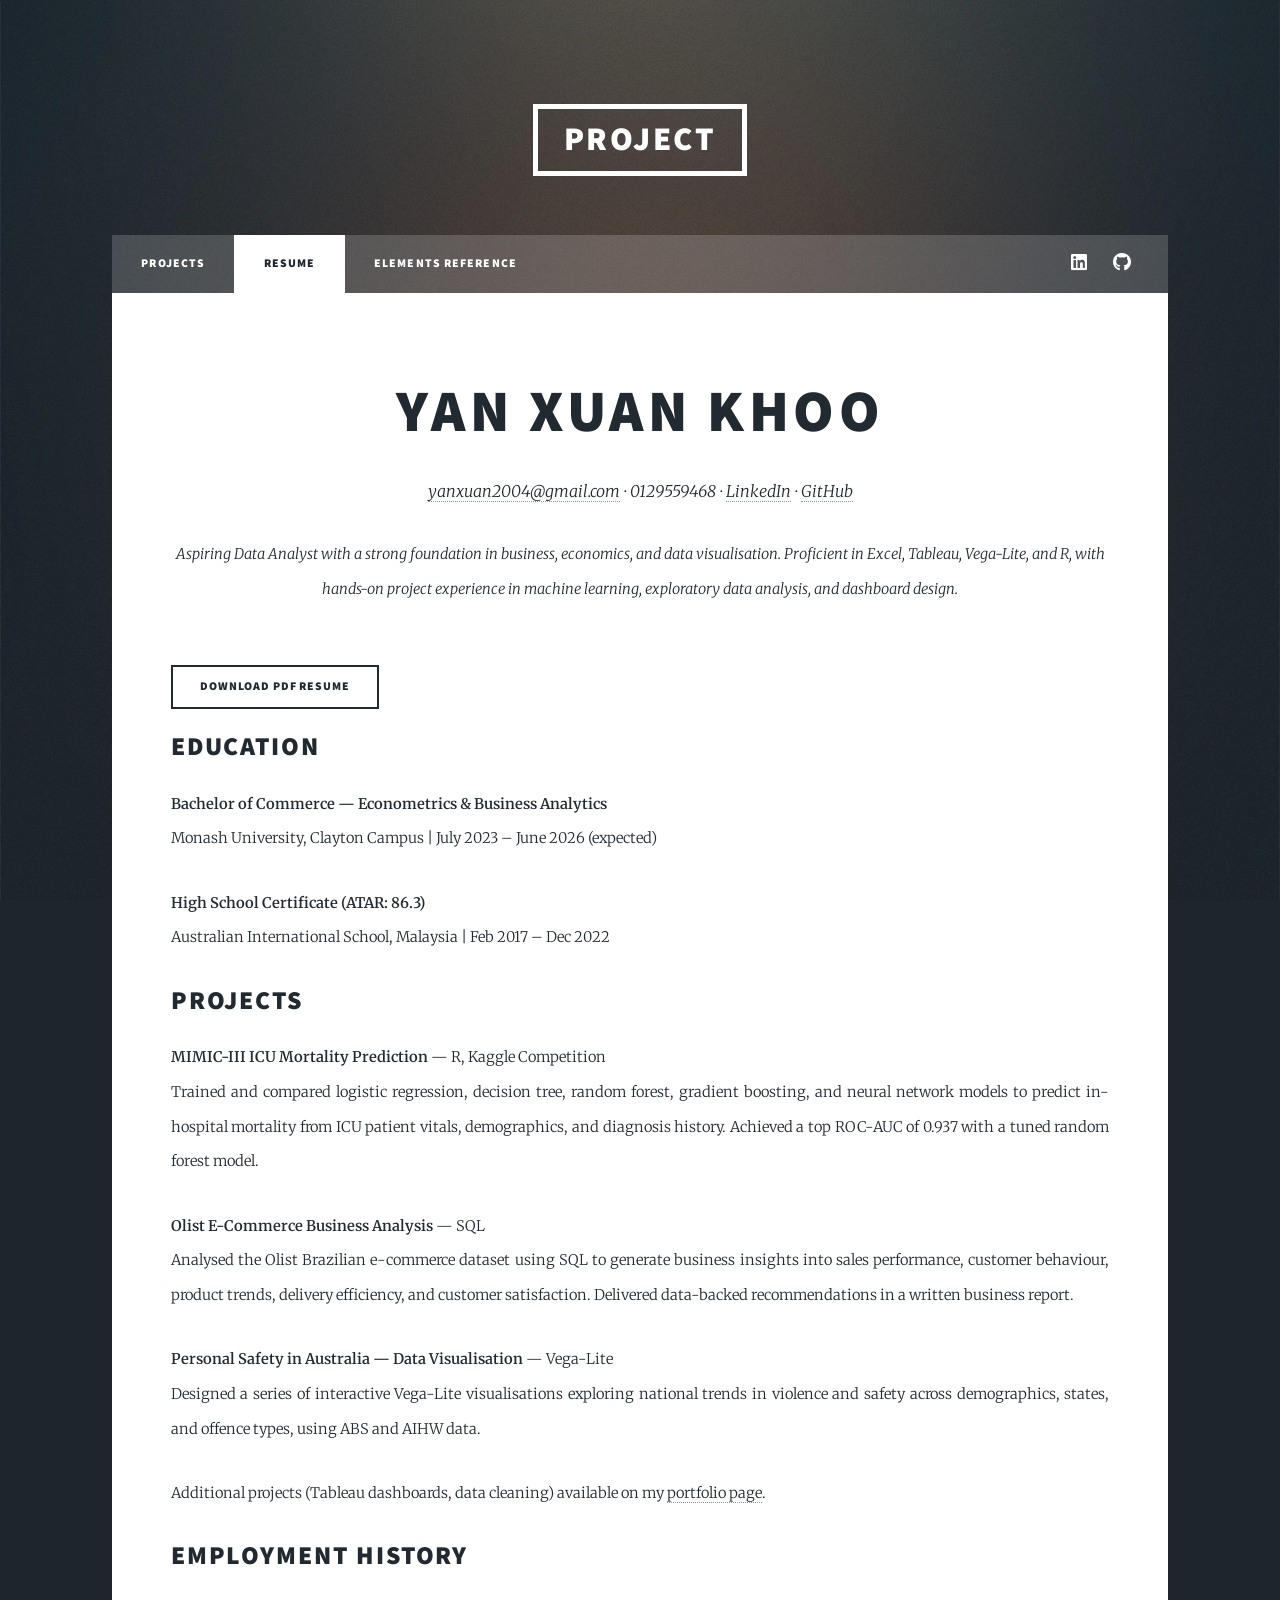
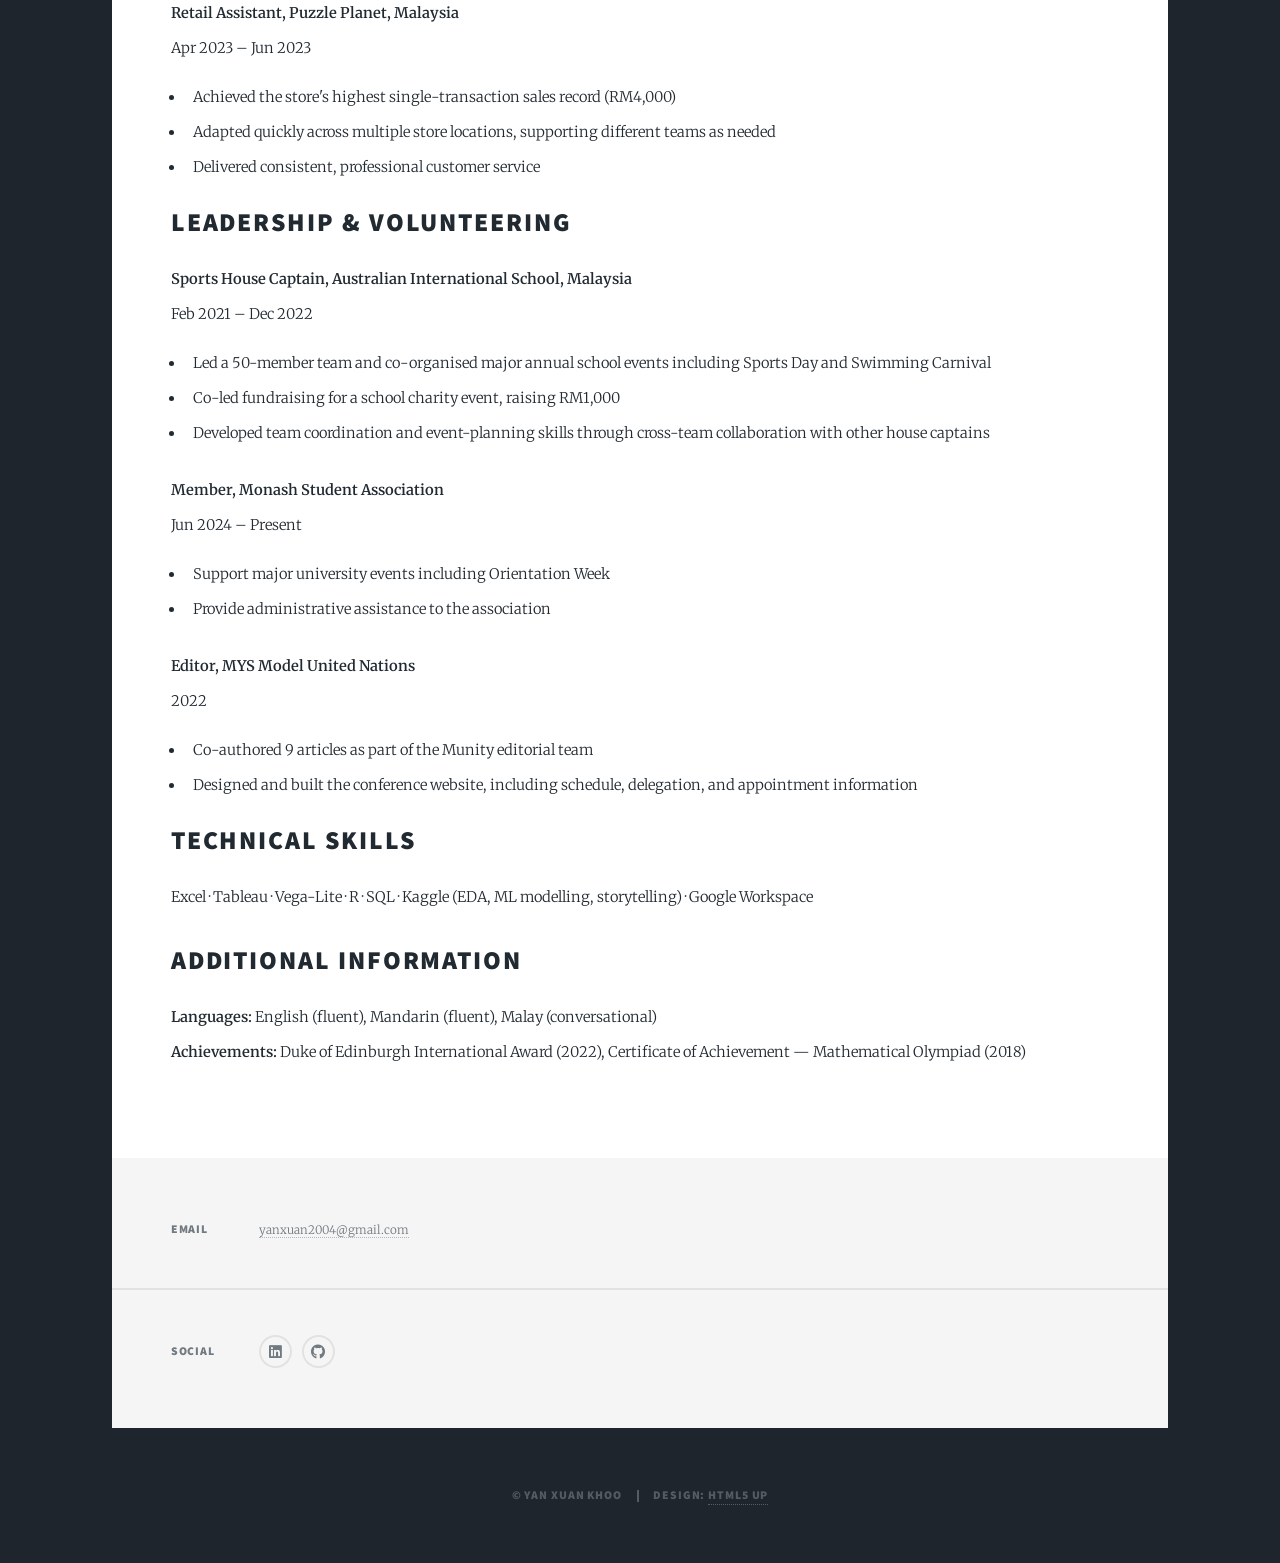
==== commit ec623273: "Fix spacing between job entries and bullet lists" ====
--- a/generic.html
+++ b/generic.html
@@ -4,9 +4,10 @@
 	html5up.net | @ajlkn
 	Free for personal and commercial use under the CCA 3.0 license (html5up.net/license)
 -->
+<!DOCTYPE HTML>
 <html>
 	<head>
-		<title>Generic Page - Massively by HTML5 UP</title>
+		<title>Resume - Yan Xuan</title>
 		<meta charset="utf-8" />
 		<meta name="viewport" content="width=device-width, initial-scale=1, user-scalable=no" />
 		<link rel="stylesheet" href="assets/css/main.css" />
@@ -19,21 +20,19 @@
 
 				<!-- Header -->
 					<header id="header">
-						<a href="index.html" class="logo">Massively</a>
+						<a href="index.html" class="logo">Project</a>
 					</header>
 
 				<!-- Nav -->
 					<nav id="nav">
 						<ul class="links">
-							<li><a href="index.html">More</a></li>
-							<li class="active"><a href="generic.html">Generic Page</a></li>
+							<li><a href="index.html">Projects</a></li>
+							<li class="active"><a href="generic.html">Resume</a></li>
 							<li><a href="elements.html">Elements Reference</a></li>
 						</ul>
 						<ul class="icons">
-							<li><a href="#" class="icon brands fa-twitter"><span class="label">Twitter</span></a></li>
-							<li><a href="#" class="icon brands fa-facebook-f"><span class="label">Facebook</span></a></li>
-							<li><a href="#" class="icon brands fa-instagram"><span class="label">Instagram</span></a></li>
-							<li><a href="#" class="icon brands fa-github"><span class="label">GitHub</span></a></li>
+							<li><a href="https://www.linkedin.com/in/yan-xuan-khoo-838b5131b/" class="icon brands fa-linkedin"><span class="label">LinkedIn</span></a></li>
+							<li><a href="https://github.com/Yan-data04" class="icon brands fa-github"><span class="label">GitHub</span></a></li>
 						</ul>
 					</nav>
 
@@ -43,63 +42,99 @@
 						<!-- Post -->
 							<section class="post">
 								<header class="major">
-									<span class="date">April 25, 2017</span>
-									<h1>RESUME</h1>
-									<p>Aenean ornare velit lacus varius enim ullamcorper proin aliquam<br />
-									facilisis ante sed etiam magna interdum congue. Lorem ipsum dolor<br />
-									amet nullam sed etiam veroeros.</p>
+									<h1>Yan Xuan Khoo</h1>
+									<p><a href="mailto:yanxuan2004@gmail.com">yanxuan2004@gmail.com</a> ·
+									0129559468 ·
+									<a href="https://www.linkedin.com/in/yan-xuan-khoo-838b5131b/">LinkedIn</a> ·
+									<a href="https://github.com/Yan-data04">GitHub</a></p>
+									<p>Aspiring Data Analyst with a strong foundation in business, economics, and data visualisation.
+									Proficient in Excel, Tableau, Vega-Lite, and R, with hands-on project experience in machine
+									learning, exploratory data analysis, and dashboard design.</p>
 								</header>
-								<div class="image main"><img src="images/pic01.jpg" alt="" /></div>
-								<p>Donec eget ex magna. Interdum et malesuada fames ac ante ipsum primis in faucibus. Pellentesque venenatis dolor imperdiet dolor mattis sagittis. Praesent rutrum sem diam, vitae egestas enim auctor sit amet. Pellentesque leo mauris, consectetur id ipsum sit amet, fergiat. Pellentesque in mi eu massa lacinia malesuada et a elit. Donec urna ex, lacinia in purus ac, pretium pulvinar mauris. Nunc lorem mauris, fringilla in aliquam at, euismod in lectus. Pellentesque habitant morbi tristique senectus et netus et malesuada fames ac turpis egestas. Curabitur sapien risus, commodo eget turpis at, elementum convallis enim turpis, lorem ipsum dolor sit amet nullam.</p>
-								<p>Lorem ipsum dolor sit amet, consectetur adipiscing elit. Duis dapibus rutrum facilisis. Class aptent taciti sociosqu ad litora torquent per conubia nostra, per inceptos himenaeos. Etiam tristique libero eu nibh porttitor fermentum. Nullam venenatis erat id vehicula viverra. Nunc ultrices eros ut ultricies condimentum. Mauris risus lacus, blandit sit amet venenatis non, bibendum vitae dolor. Nunc lorem mauris, fringilla in aliquam at, euismod in lectus. Pellentesque habitant morbi tristique senectus et netus et malesuada fames ac turpis egestas. In non lorem sit amet elit placerat maximus. Pellentesque aliquam maximus risus. Donec eget ex magna. Interdum et malesuada fames ac ante ipsum primis in faucibus. Pellentesque venenatis dolor imperdiet dolor mattis sagittis. Praesent rutrum sem diam, vitae egestas enim auctor sit amet. Pellentesque leo mauris, consectetur id ipsum.</p>
+
+								<ul class="actions">
+									<li><a href="files/Khoo Yan Xuan Resume (1).pdf" class="button" download>Download PDF Resume</a></li>
+								</ul>
+
+								<h2>Education</h2>
+								<p><strong>Bachelor of Commerce — Econometrics &amp; Business Analytics</strong><br />
+								Monash University, Clayton Campus | July 2023 – June 2026 (expected)</p>
+								<p><strong>High School Certificate (ATAR: 86.3)</strong><br />
+								Australian International School, Malaysia | Feb 2017 – Dec 2022</p>
+
+								<h2>Projects</h2>
+								<p><strong>MIMIC-III ICU Mortality Prediction</strong> — R, Kaggle Competition<br />
+								Trained and compared logistic regression, decision tree, random forest, gradient boosting, and
+								neural network models to predict in-hospital mortality from ICU patient vitals, demographics,
+								and diagnosis history. Achieved a top ROC-AUC of 0.937 with a tuned random forest model.</p>
+
+								<p><strong>Olist E-Commerce Business Analysis</strong> — SQL<br />
+								Analysed the Olist Brazilian e-commerce dataset using SQL to generate business insights into
+								sales performance, customer behaviour, product trends, delivery efficiency, and customer
+								satisfaction. Delivered data-backed recommendations in a written business report.</p>
+
+								<p><strong>Personal Safety in Australia — Data Visualisation</strong> — Vega-Lite<br />
+								Designed a series of interactive Vega-Lite visualisations exploring national trends in violence
+								and safety across demographics, states, and offence types, using ABS and AIHW data.</p>
+
+								<p>Additional projects (Tableau dashboards, data cleaning) available on my <a href="index.html">portfolio page</a>.</p>
+
+								<h2>Employment History</h2>
+								<p><strong>Retail Assistant, Puzzle Planet, Malaysia</strong><br />
+								Apr 2023 – Jun 2023</p>
+								<ul>
+									<li>Achieved the store's highest single-transaction sales record (RM4,000)</li>
+									<li>Adapted quickly across multiple store locations, supporting different teams as needed</li>
+									<li>Delivered consistent, professional customer service</li>
+								</ul>
+
+								<h2>Leadership &amp; Volunteering</h2>
+								<p><strong>Sports House Captain, Australian International School, Malaysia</strong><br />
+								Feb 2021 – Dec 2022</p>
+								<ul>
+									<li>Led a 50-member team and co-organised major annual school events including Sports Day and Swimming Carnival</li>
+									<li>Co-led fundraising for a school charity event, raising RM1,000</li>
+									<li>Developed team coordination and event-planning skills through cross-team collaboration with other house captains</li>
+								</ul>
+
+								<p><strong>Member, Monash Student Association</strong><br />
+								Jun 2024 – Present</p>
+								<ul>
+									<li>Support major university events including Orientation Week</li>
+									<li>Provide administrative assistance to the association</li>
+								</ul>
+
+								<p><strong>Editor, MYS Model United Nations</strong><br />
+								2022</p>
+								<ul>
+									<li>Co-authored 9 articles as part of the Munity editorial team</li>
+									<li>Designed and built the conference website, including schedule, delegation, and appointment information</li>
+								</ul>
+
+								<h2>Technical Skills</h2>
+								<p>Excel · Tableau · Vega-Lite · R · SQL · Kaggle (EDA, ML modelling, storytelling) · Google Workspace</p>
+
+								<h2>Additional Information</h2>
+								<p><strong>Languages:</strong> English (fluent), Mandarin (fluent), Malay (conversational)<br />
+								<strong>Achievements:</strong> Duke of Edinburgh International Award (2022), Certificate of
+								Achievement — Mathematical Olympiad (2018)</p>
+
 							</section>
 
 					</div>
 
 				<!-- Footer -->
 					<footer id="footer">
-						<section>
-							<form method="post" action="#">
-								<div class="fields">
-									<div class="field">
-										<label for="name">Name</label>
-										<input type="text" name="name" id="name" />
-									</div>
-									<div class="field">
-										<label for="email">Email</label>
-										<input type="text" name="email" id="email" />
-									</div>
-									<div class="field">
-										<label for="message">Message</label>
-										<textarea name="message" id="message" rows="3"></textarea>
-									</div>
-								</div>
-								<ul class="actions">
-									<li><input type="submit" value="Send Message" /></li>
-								</ul>
-							</form>
-						</section>
 						<section class="split contact">
-							<section class="alt">
-								<h3>Address</h3>
-								<p>1234 Somewhere Road #87257<br />
-								Nashville, TN 00000-0000</p>
-							</section>
-							<section>
-								<h3>Phone</h3>
-								<p><a href="#">(000) 000-0000</a></p>
-							</section>
 							<section>
 								<h3>Email</h3>
-								<p><a href="#">info@untitled.tld</a></p>
+								<p><a href="mailto:yanxuan2004@gmail.com">yanxuan2004@gmail.com</a></p>
 							</section>
 							<section>
 								<h3>Social</h3>
 								<ul class="icons alt">
-									<li><a href="#" class="icon brands alt fa-twitter"><span class="label">Twitter</span></a></li>
-									<li><a href="#" class="icon brands alt fa-facebook-f"><span class="label">Facebook</span></a></li>
-									<li><a href="#" class="icon brands alt fa-instagram"><span class="label">Instagram</span></a></li>
-									<li><a href="#" class="icon brands alt fa-github"><span class="label">GitHub</span></a></li>
+									<li><a href="https://www.linkedin.com/in/yan-xuan-khoo-838b5131b/" class="icon brands alt fa-linkedin"><span class="label">LinkedIn</span></a></li>
+									<li><a href="https://github.com/Yan-data04" class="icon brands alt fa-github"><span class="label">GitHub</span></a></li>
 								</ul>
 							</section>
 						</section>
@@ -107,7 +142,7 @@
 
 				<!-- Copyright -->
 					<div id="copyright">
-						<ul><li>&copy; Untitled</li><li>Design: <a href="https://html5up.net">HTML5 UP</a></li></ul>
+						<ul><li>&copy; Yan Xuan Khoo</li><li>Design: <a href="https://html5up.net">HTML5 UP</a></li></ul>
 					</div>
 
 			</div>
--- a/assets/css/main.css
+++ b/assets/css/main.css
@@ -4686,4 +4686,12 @@
 			visibility: visible;
 		}
 
-	}+	}
+	/* Tighten spacing between job/section headers and their bullet lists */
+.post p + ul {
+	margin-top: -1em;
+}
+
+.post ul {
+	margin-bottom: 1.5em;
+}
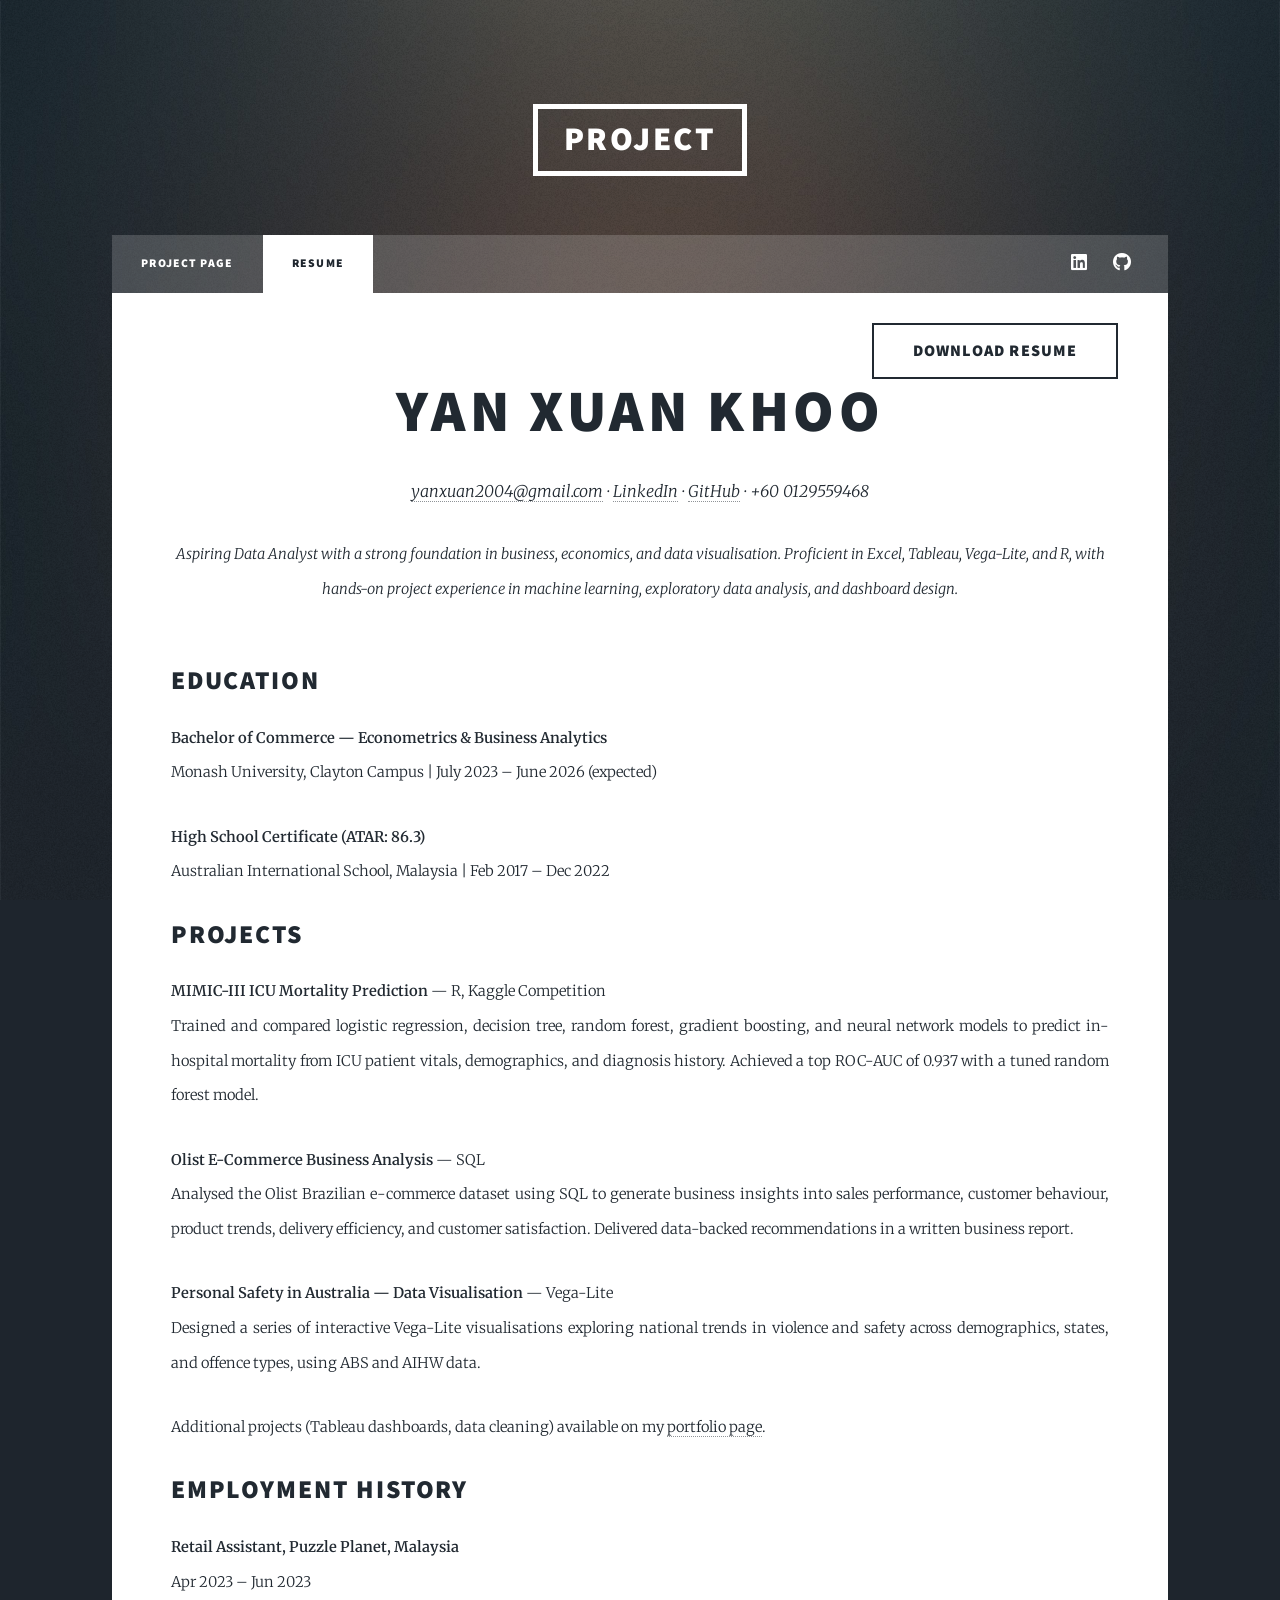
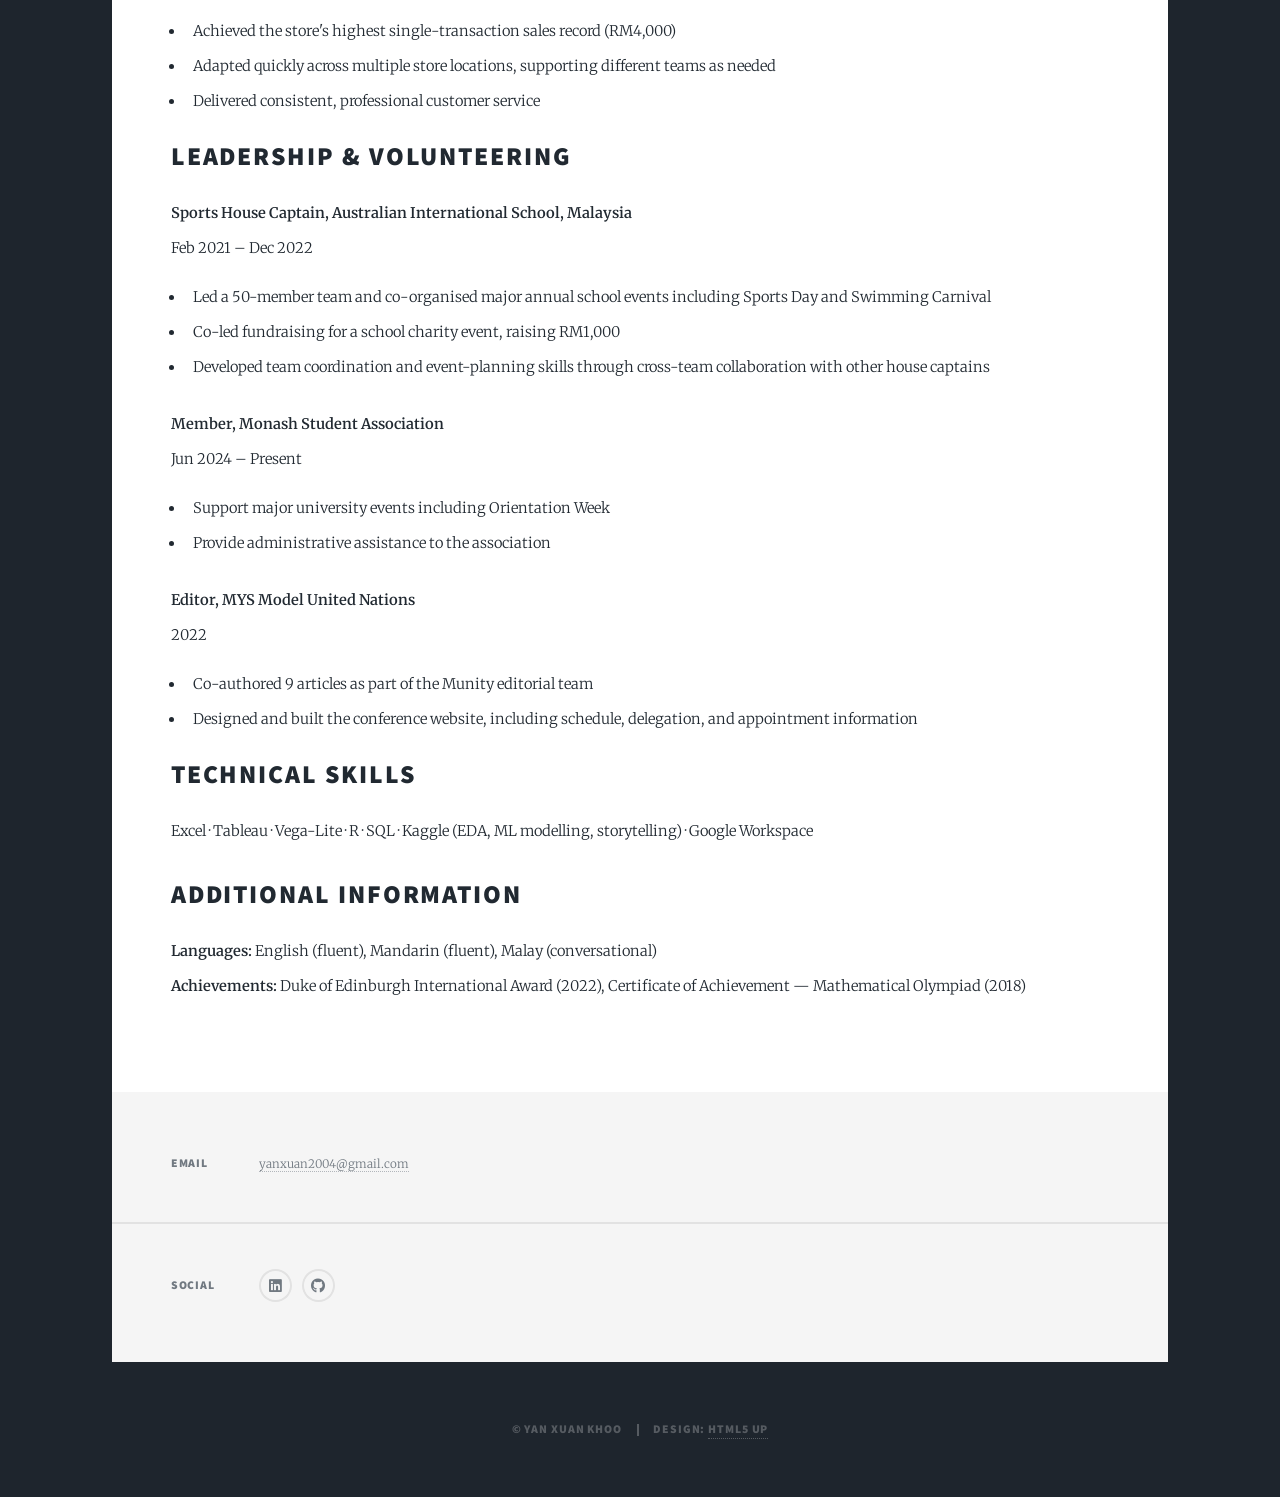
==== commit c3d89f35: "style: reposition and resize resume download button" ====
--- a/generic.html
+++ b/generic.html
@@ -1,9 +1,3 @@
-<!DOCTYPE HTML>
-<!--
-	Massively by HTML5 UP
-	html5up.net | @ajlkn
-	Free for personal and commercial use under the CCA 3.0 license (html5up.net/license)
--->
 <!DOCTYPE HTML>
 <html>
 	<head>
@@ -26,9 +20,8 @@
 				<!-- Nav -->
 					<nav id="nav">
 						<ul class="links">
-							<li><a href="index.html">Projects</a></li>
+							<li><a href="index.html">Project Page</a></li>
 							<li class="active"><a href="generic.html">Resume</a></li>
-							<li><a href="elements.html">Elements Reference</a></li>
 						</ul>
 						<ul class="icons">
 							<li><a href="https://www.linkedin.com/in/yan-xuan-khoo-838b5131b/" class="icon brands fa-linkedin"><span class="label">LinkedIn</span></a></li>
@@ -44,17 +37,17 @@
 								<header class="major">
 									<h1>Yan Xuan Khoo</h1>
 									<p><a href="mailto:yanxuan2004@gmail.com">yanxuan2004@gmail.com</a> ·
-									0129559468 ·
 									<a href="https://www.linkedin.com/in/yan-xuan-khoo-838b5131b/">LinkedIn</a> ·
-									<a href="https://github.com/Yan-data04">GitHub</a></p>
+									<a href="https://github.com/Yan-data04">GitHub</a> ·
+									+60 0129559468 </p>
 									<p>Aspiring Data Analyst with a strong foundation in business, economics, and data visualisation.
 									Proficient in Excel, Tableau, Vega-Lite, and R, with hands-on project experience in machine
 									learning, exploratory data analysis, and dashboard design.</p>
 								</header>
 
-								<ul class="actions">
-									<li><a href="files/Khoo Yan Xuan Resume (1).pdf" class="button" download>Download PDF Resume</a></li>
-								</ul>
+								<ul class="actions" id="resume-download">
+    <li><a href="files/resume.pdf" class="button small" download>Download Resume</a></li>
+</ul>
 
 								<h2>Education</h2>
 								<p><strong>Bachelor of Commerce — Econometrics &amp; Business Analytics</strong><br />
--- a/assets/css/main.css
+++ b/assets/css/main.css
@@ -1,11 +1,6 @@
 @import url(fontawesome-all.min.css);
 @import url("https://fonts.googleapis.com/css?family=Merriweather:300,700,300italic,700italic|Source+Sans+Pro:900");
 
-/*
-	Massively by HTML5 UP
-	html5up.net | @ajlkn
-	Free for personal and commercial use under the CCA 3.0 license (html5up.net/license)
-*/
 
 html, body, div, span, applet, object,
 iframe, h1, h2, h3, h4, h5, h6, p, blockquote,
@@ -4694,4 +4689,26 @@
 
 .post ul {
 	margin-bottom: 1.5em;
+}
+
+#main {
+	position: relative;
+}
+
+#resume-download {
+	position: absolute;
+	top: 30px;      /* moves it down — increase for lower, decrease for higher */
+	right: 50px;    /* moves it left — increase for further left, decrease to move right */
+	margin: 0;
+	z-index: 10;
+}
+
+#resume-download .button {
+	padding: 1em 2.5em;
+	font-size: 1.1em;
+	display: inline-flex;
+	align-items: center;
+	justify-content: center;
+	line-height: normal;
+	height: auto;
 }
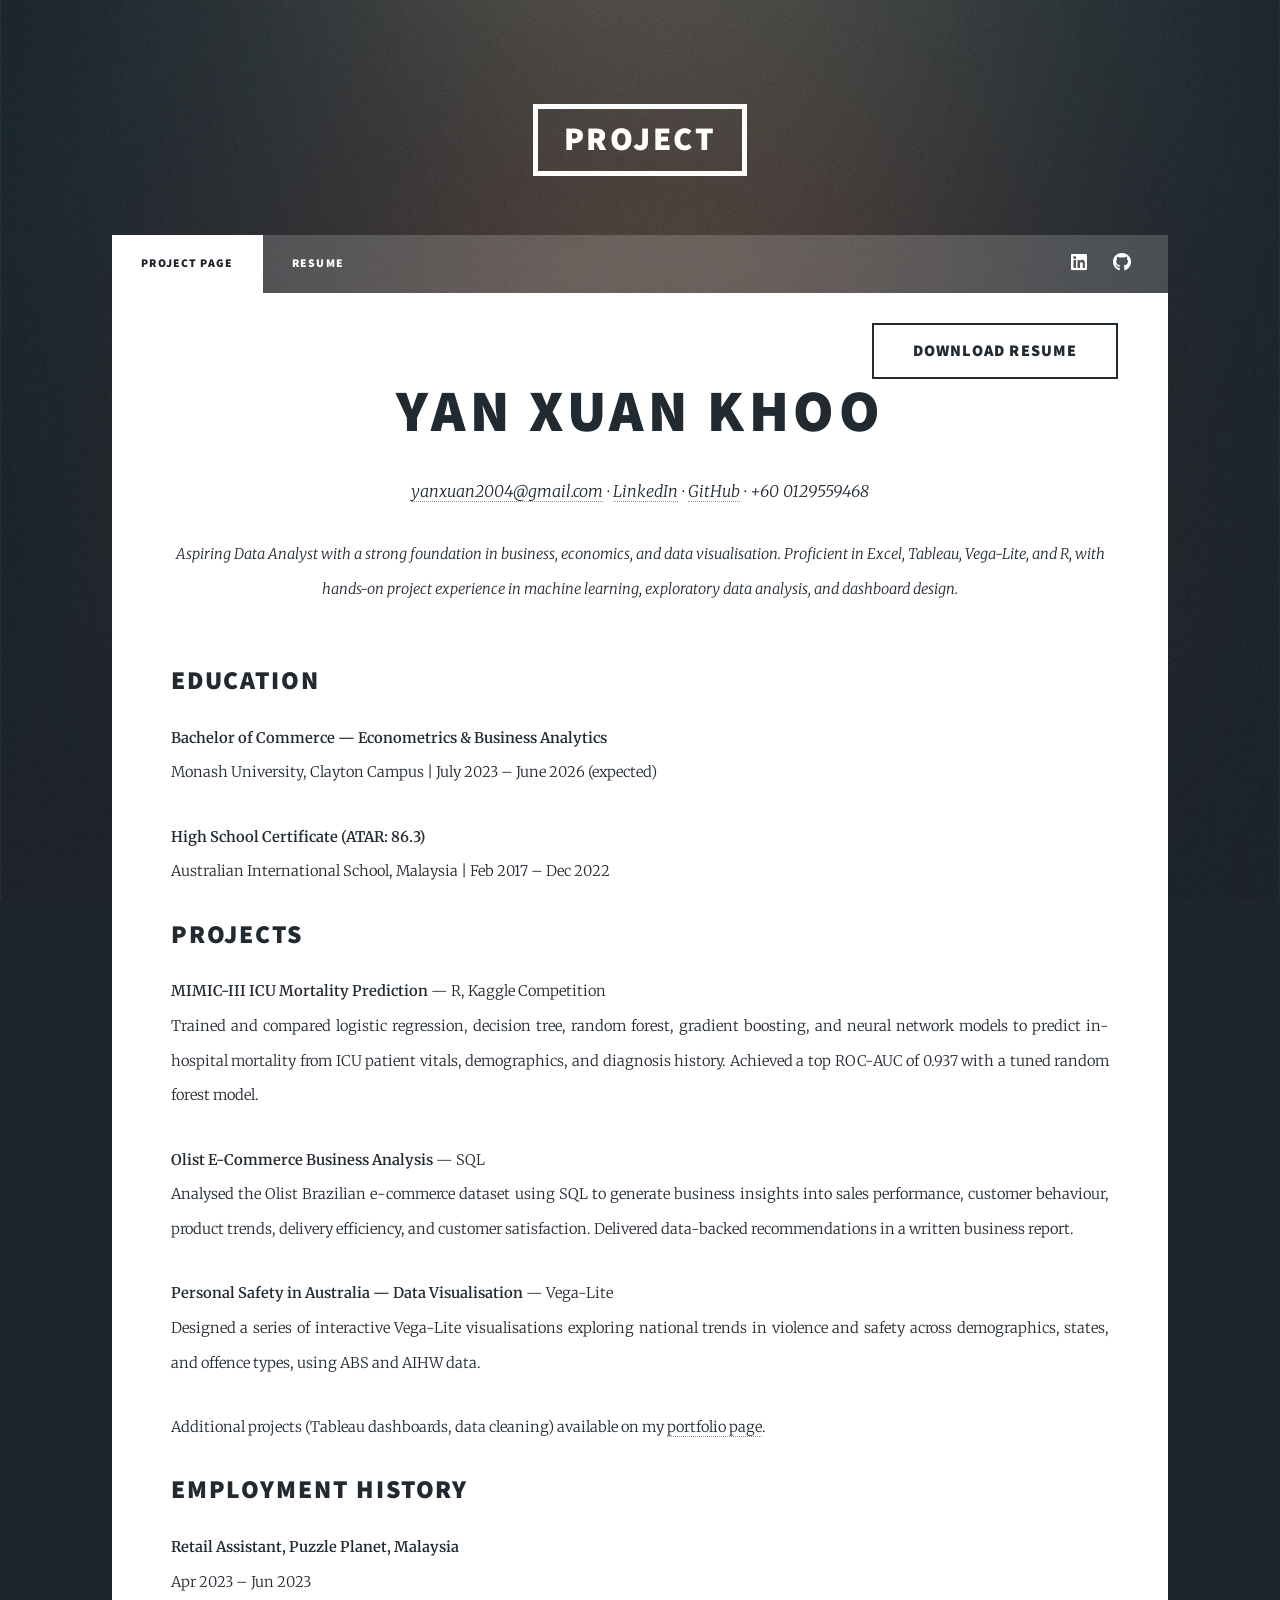
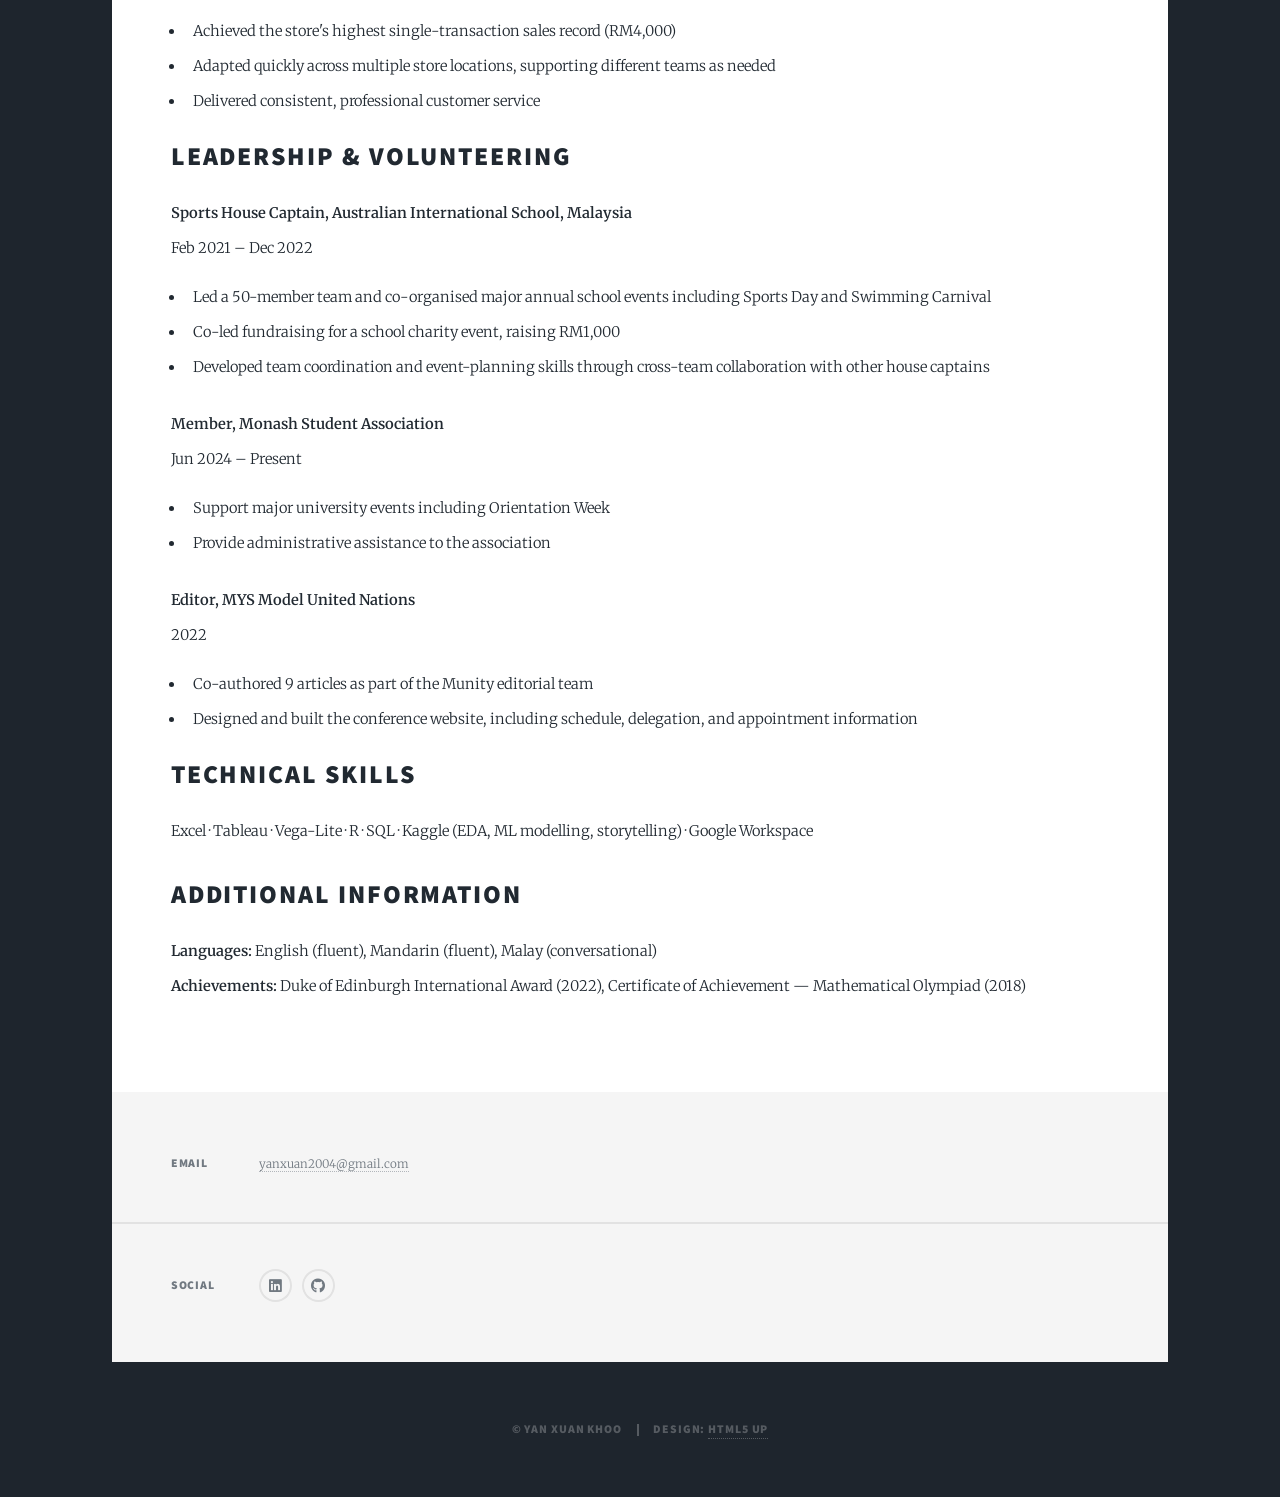
==== commit 88bd96f3: "fixed button active issue" ====
--- a/generic.html
+++ b/generic.html
@@ -20,8 +20,8 @@
 				<!-- Nav -->
 					<nav id="nav">
 						<ul class="links">
-							<li><a href="index.html">Project Page</a></li>
-							<li class="active"><a href="generic.html">Resume</a></li>
+							<li class="active"><a href="index.html">Project Page</a></li>
+							<li><a href="generic.html">Resume</a></li>
 						</ul>
 						<ul class="icons">
 							<li><a href="https://www.linkedin.com/in/yan-xuan-khoo-838b5131b/" class="icon brands fa-linkedin"><span class="label">LinkedIn</span></a></li>
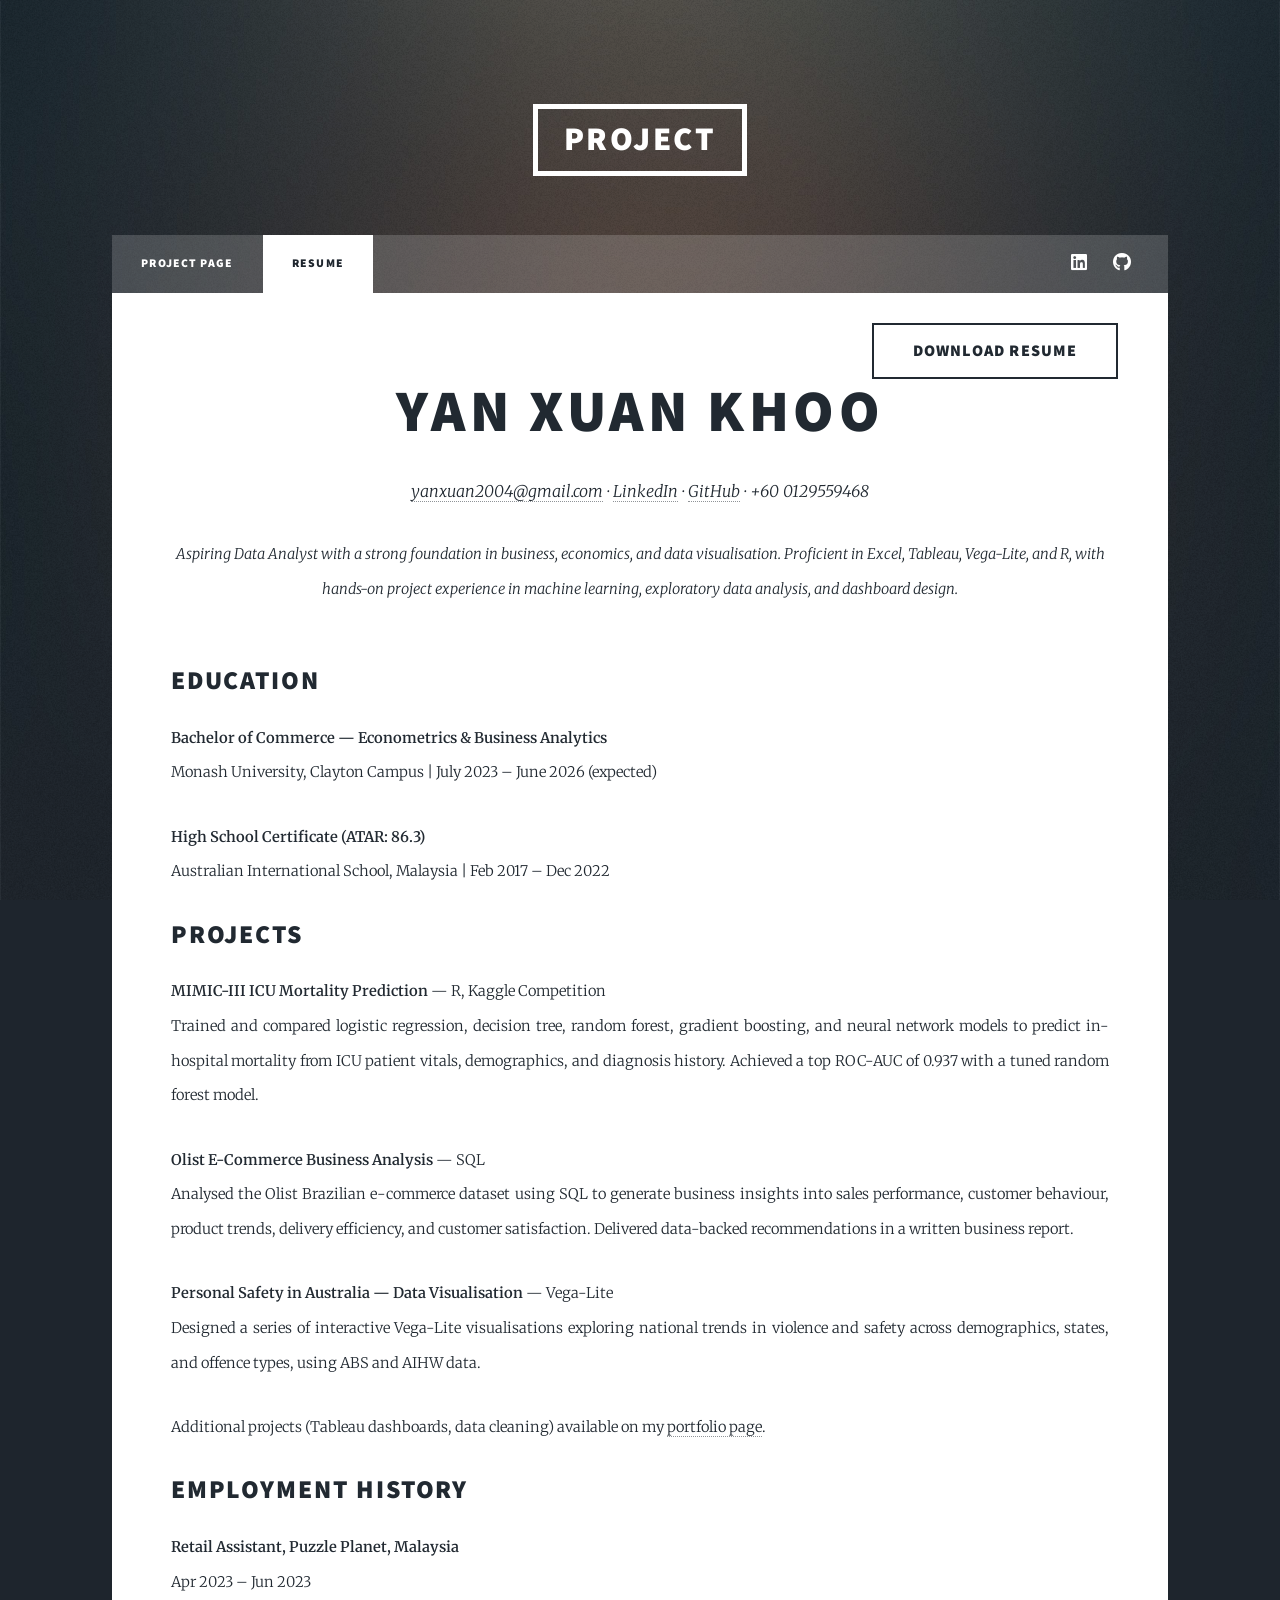
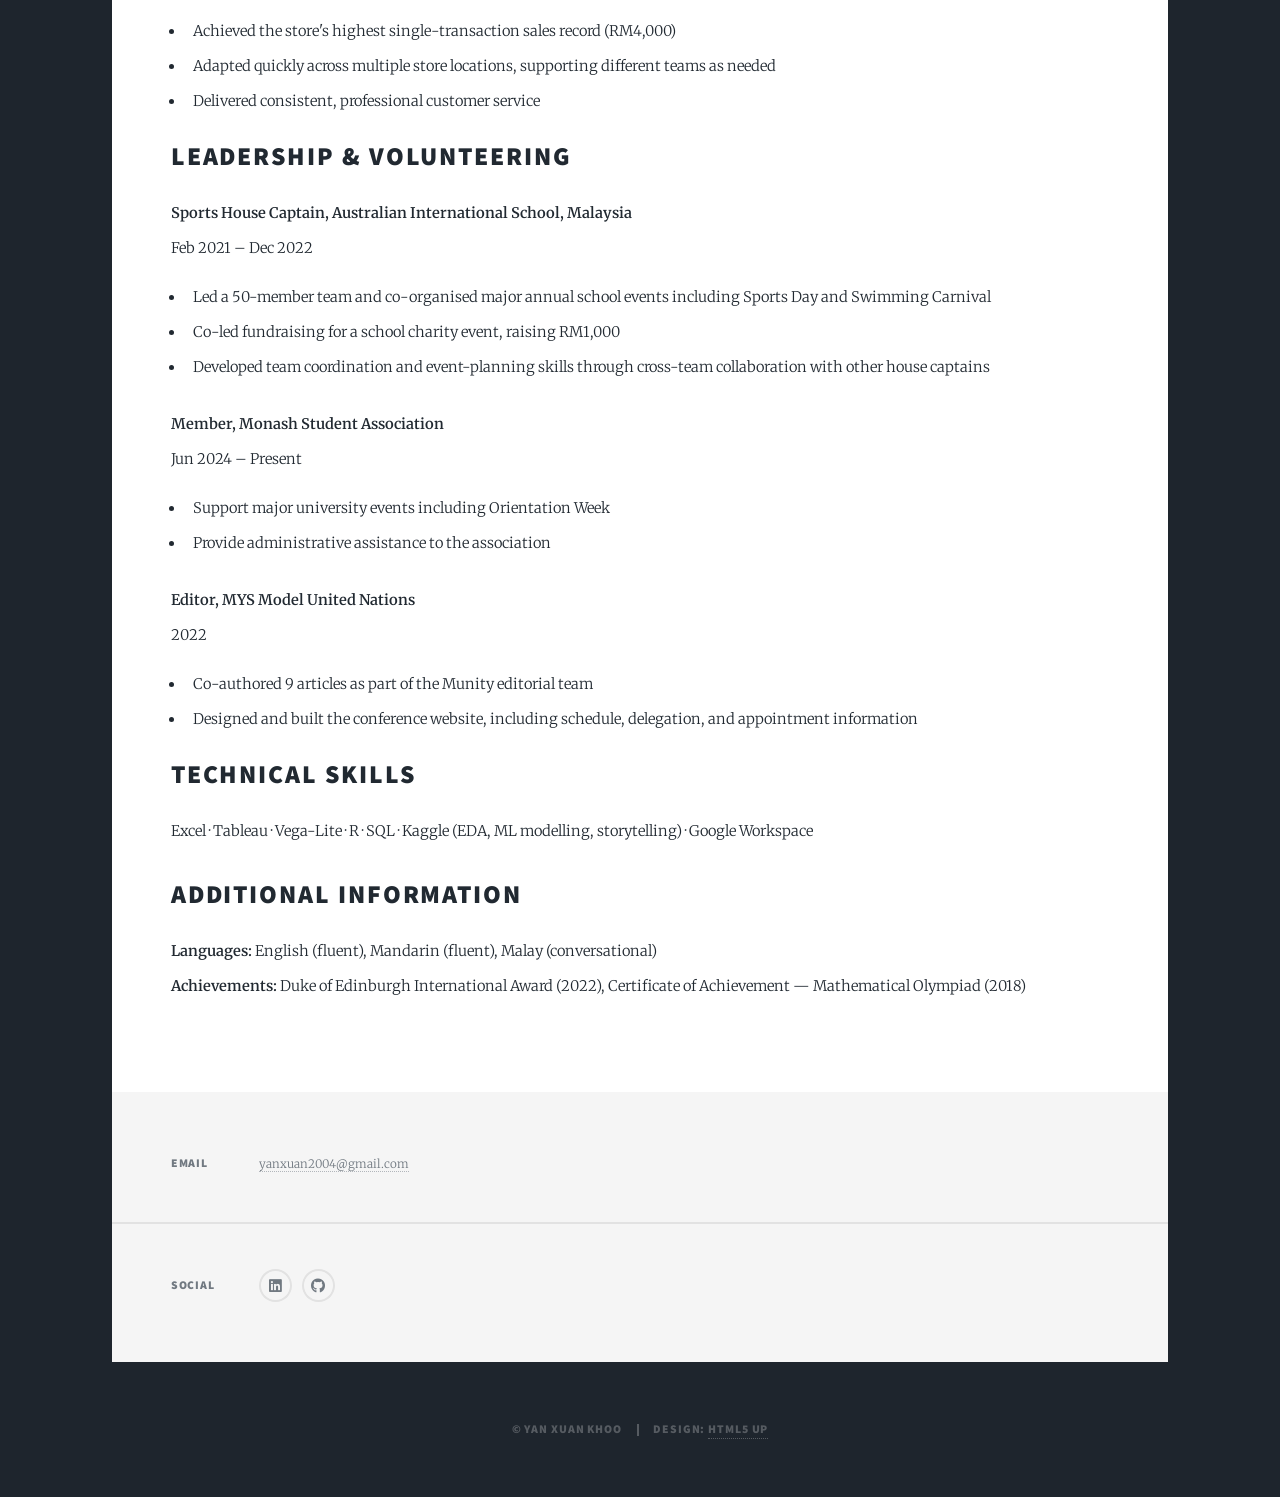
==== commit 593484c4: "fixed button issue" ====
--- a/generic.html
+++ b/generic.html
@@ -20,8 +20,8 @@
 				<!-- Nav -->
 					<nav id="nav">
 						<ul class="links">
-							<li class="active"><a href="index.html">Project Page</a></li>
-							<li><a href="generic.html">Resume</a></li>
+							<li><a href="index.html">Project Page</a></li>
+							<li class="active"><a href="generic.html">Resume</a></li>
 						</ul>
 						<ul class="icons">
 							<li><a href="https://www.linkedin.com/in/yan-xuan-khoo-838b5131b/" class="icon brands fa-linkedin"><span class="label">LinkedIn</span></a></li>
--- a/assets/css/main.css
+++ b/assets/css/main.css
@@ -4618,7 +4618,7 @@
 			vertical-align: middle;
 			width: 7rem;
 		}
-
+		
 			#navPanel .close:before {
 				-moz-osx-font-smoothing: grayscale;
 				-webkit-font-smoothing: antialiased;
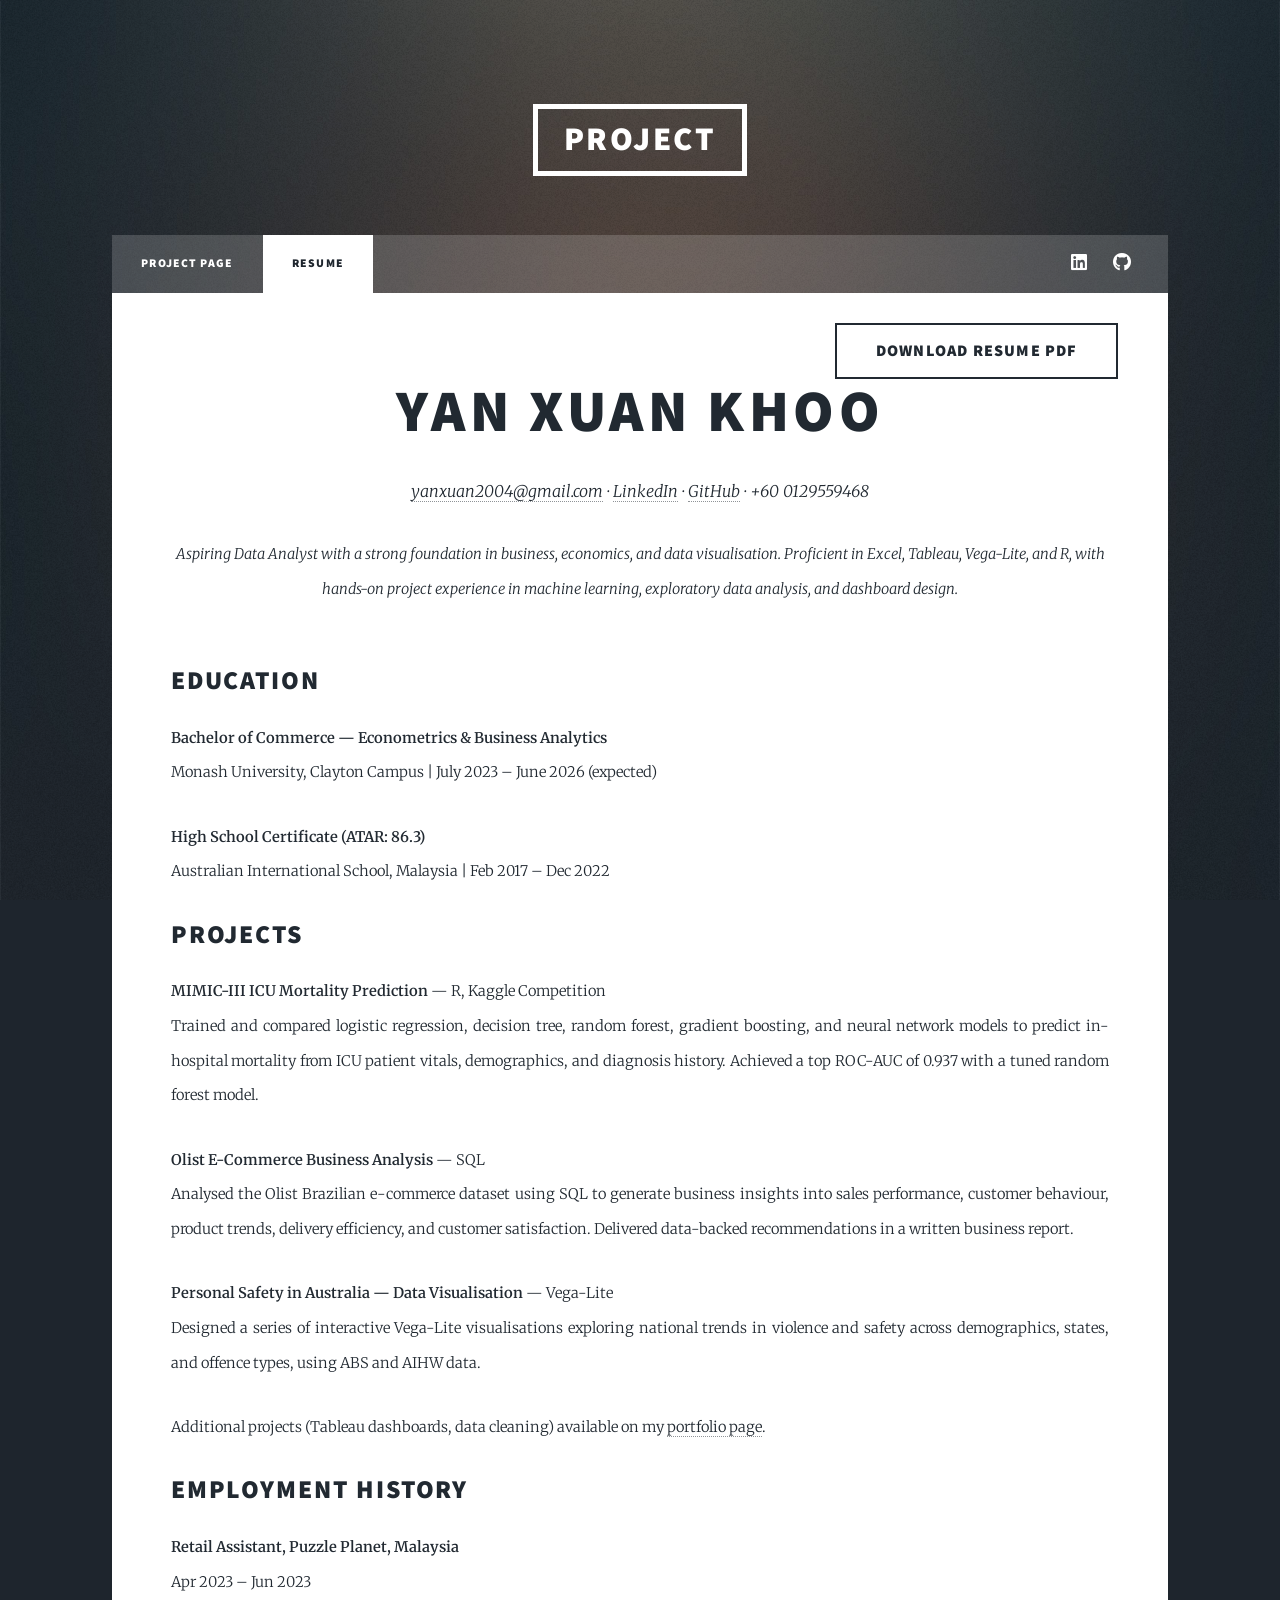
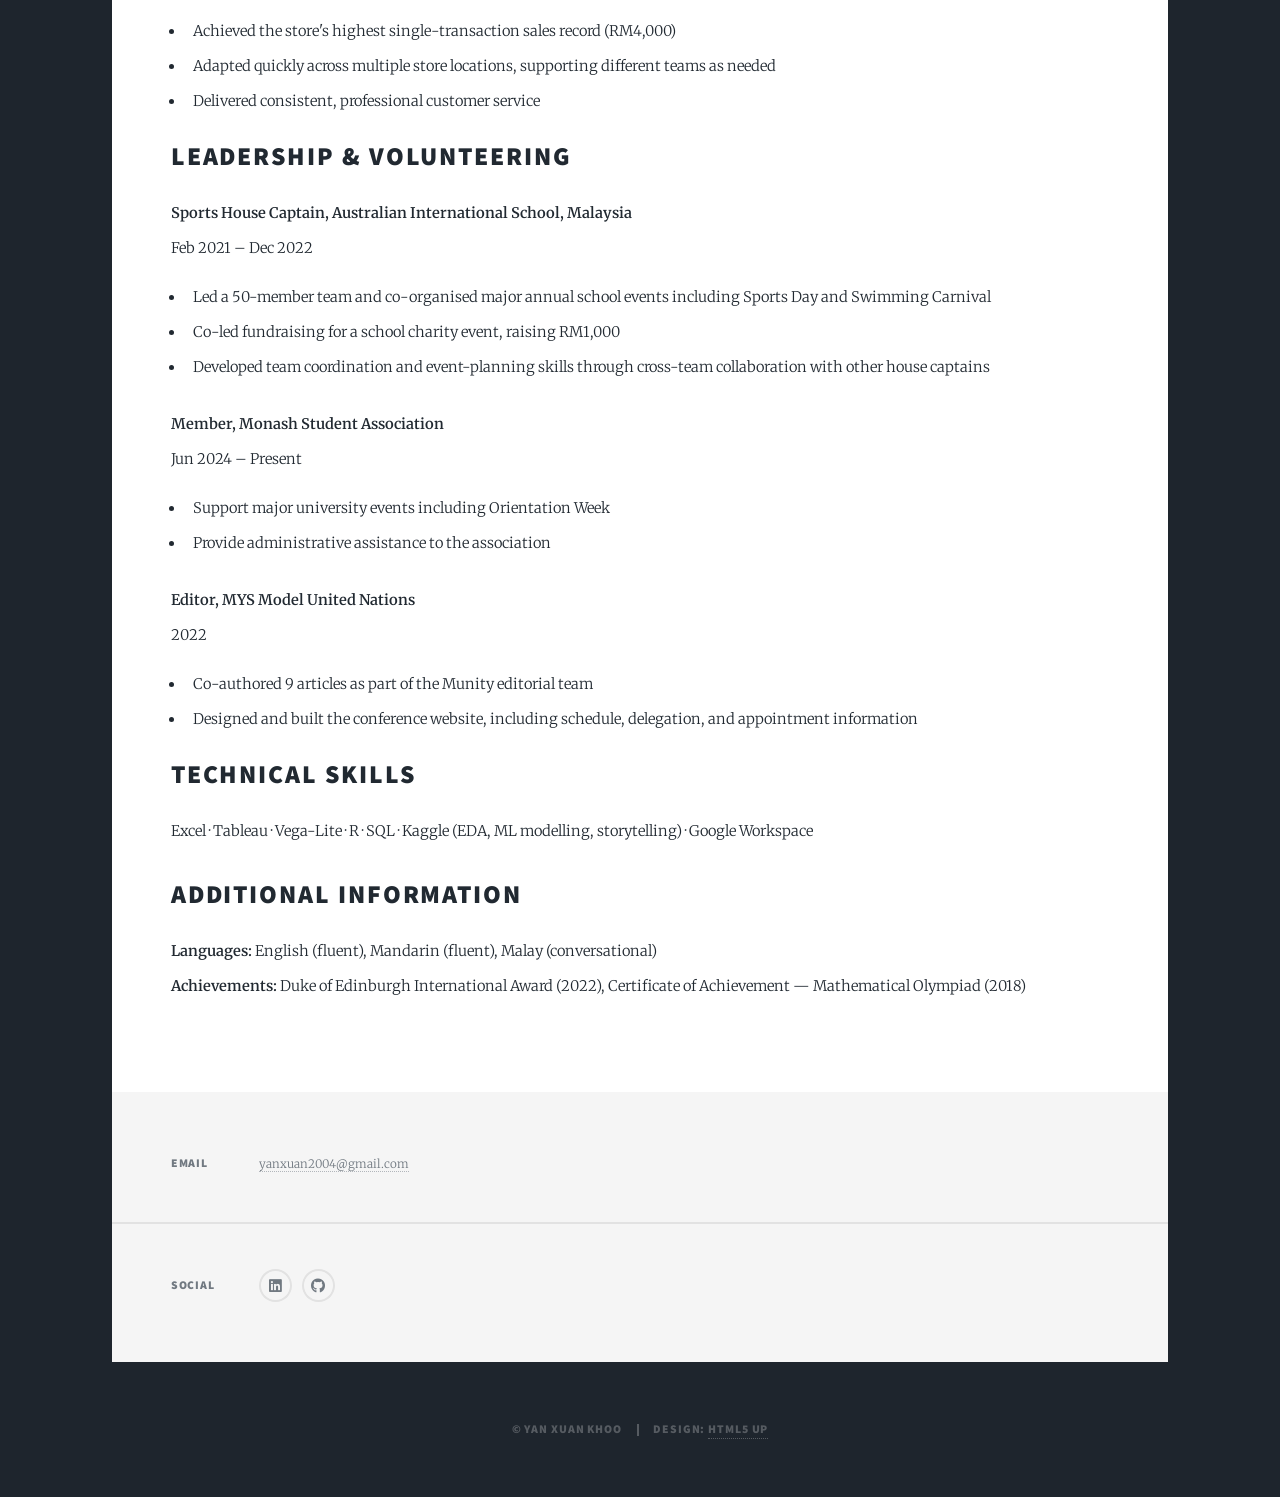
==== commit e238b115: "Update generic.html" ====
--- a/generic.html
+++ b/generic.html
@@ -46,7 +46,7 @@
 								</header>
 
 								<ul class="actions" id="resume-download">
-    <li><a href="files/resume.pdf" class="button small" download>Download Resume</a></li>
+    <li><a href="files/resume.pdf" class="button small" download>Download Resume PDF</a></li>
 </ul>
 
 								<h2>Education</h2>
@@ -150,4 +150,4 @@
 			<script src="assets/js/main.js"></script>
 
 	</body>
-</html>+</html>
